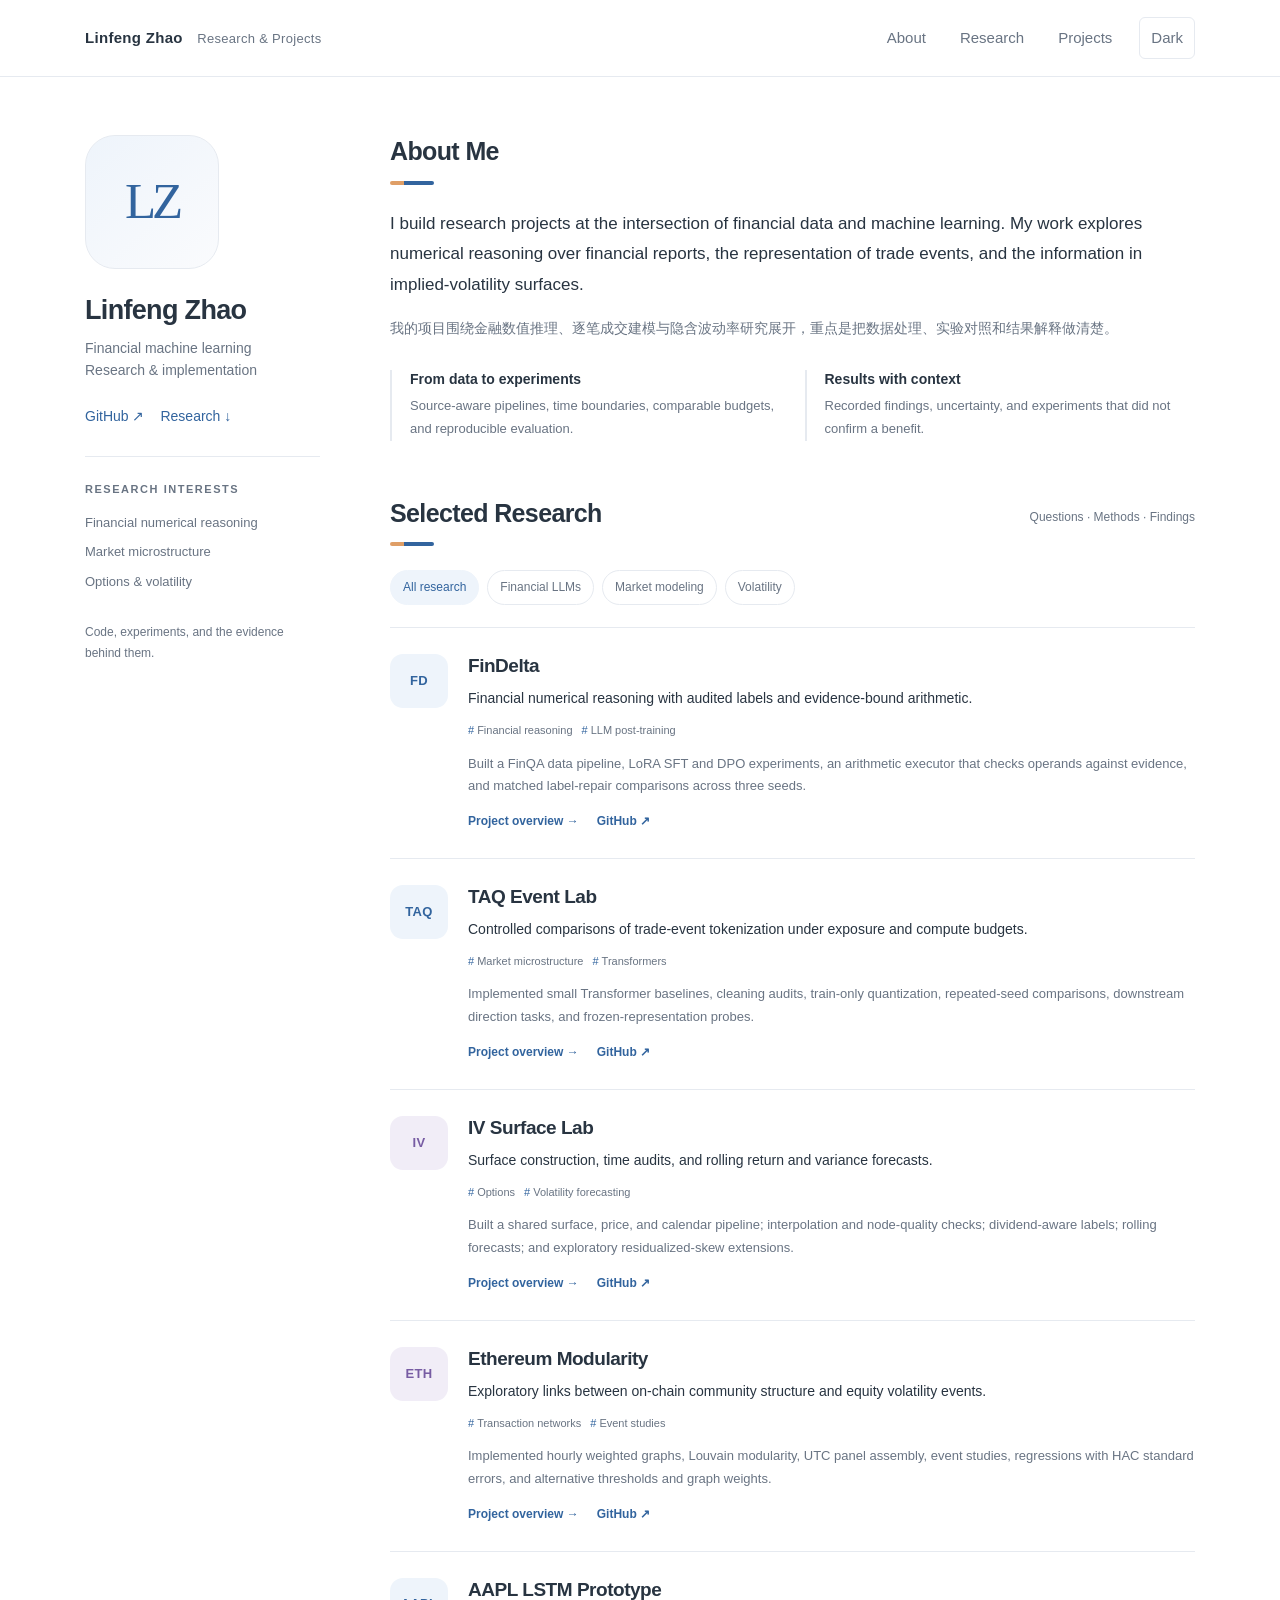
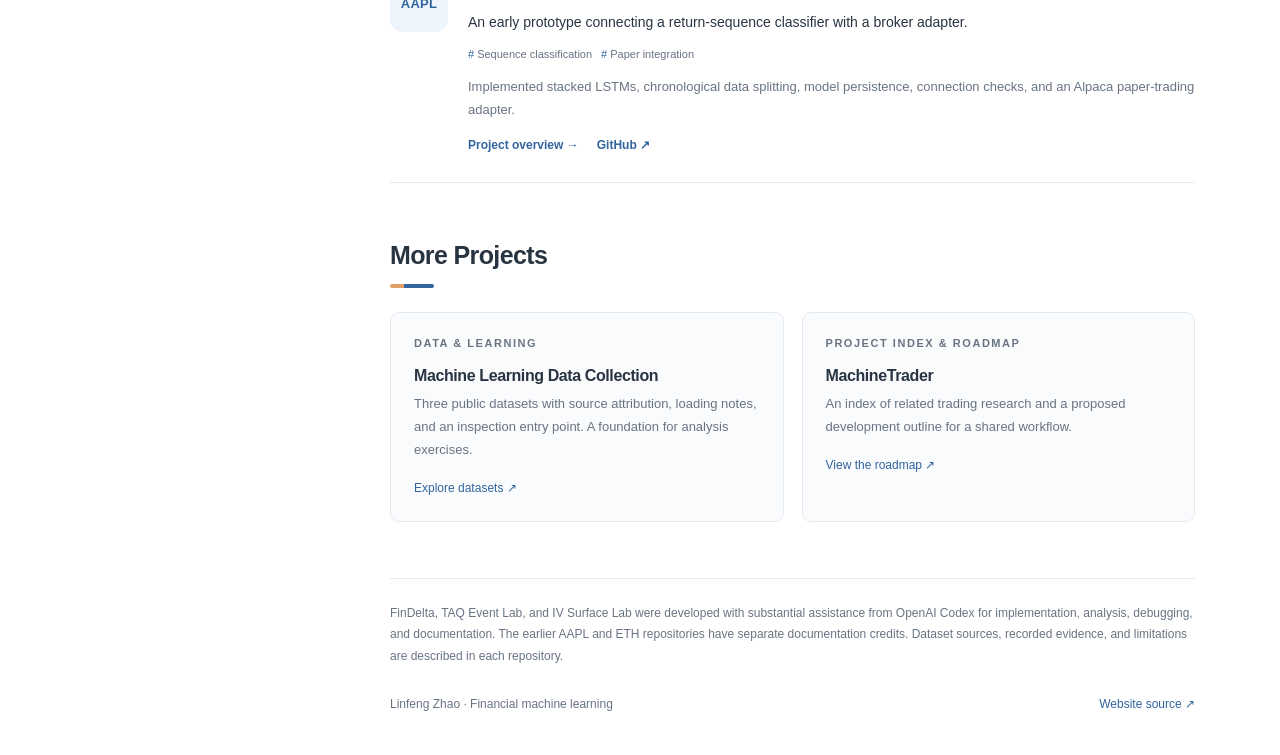
==== index.html @ c613fbe5 "Expand project documentation and research overview" ====
<!doctype html><html lang="en"><head><meta charset="utf-8"><meta name="viewport" content="width=device-width,initial-scale=1"><title>Financial Machine Learning | Linfeng Zhao</title><meta name="description" content="Research projects in financial numerical reasoning, trade-event modeling, and volatility forecasting."><meta name="theme-color" content="#32649e"><link rel="icon" href="assets/favicon.svg" type="image/svg+xml"><link rel="stylesheet" href="assets/style.css"><script defer src="assets/site.js"></script></head><body><a class="skip" href="#main">Skip to content</a><header class="topbar"><div class="top-inner"><a class="wordmark" href="index.html">Linfeng Zhao <span>Research &amp; Projects</span></a><nav class="nav" aria-label="Main navigation"><a href="index.html#about">About</a><a href="index.html#research">Research</a><a href="index.html#projects">Projects</a><button class="theme" data-theme-toggle aria-pressed="false" aria-label="Switch to dark theme">Dark</button></nav></div></header>
<div class="layout"><aside class="profile" aria-label="Profile"><div class="monogram" aria-hidden="true">LZ</div><h1 class="profile-name">Linfeng Zhao</h1><p class="role">Financial machine learning<br>Research &amp; implementation</p><div class="profile-links"><a href="https://github.com/lz3256">GitHub ↗</a><a href="#research">Research ↓</a></div><div class="profile-focus"><div class="eyebrow">Research interests</div><ul><li>Financial numerical reasoning</li><li>Market microstructure</li><li>Options &amp; volatility</li></ul></div><p class="profile-note">Code, experiments, and the evidence behind them.</p></aside>
<main id="main"><section class="section" id="about"><h2 class="section-title">About Me</h2><p class="intro">I build research projects at the intersection of financial data and machine learning. My work explores numerical reasoning over financial reports, the representation of trade events, and the information in implied-volatility surfaces.</p><p class="chinese" lang="zh-CN">我的项目围绕金融数值推理、逐笔成交建模与隐含波动率研究展开，重点是把数据处理、实验对照和结果解释做清楚。</p><div class="approach"><div><h3>From data to experiments</h3><p>Source-aware pipelines, time boundaries, comparable budgets, and reproducible evaluation.</p></div><div><h3>Results with context</h3><p>Recorded findings, uncertainty, and experiments that did not confirm a benefit.</p></div></div></section>
<section class="section" id="research"><div class="section-heading"><h2 class="section-title">Selected Research</h2><small>Questions · Methods · Findings</small></div><div class="filters" role="group" aria-label="Filter research by topic"><button class="filter" data-filter="all" aria-pressed="true">All research</button><button class="filter" data-filter="llm" aria-pressed="false">Financial LLMs</button><button class="filter" data-filter="microstructure" aria-pressed="false">Market modeling</button><button class="filter" data-filter="volatility" aria-pressed="false">Volatility</button></div><p class="sr-only" data-filter-status aria-live="polite">5 research projects shown</p><div><article class="research-card" data-area="llm"><div class="project-mark" aria-hidden="true">FD</div><div><h3><a href="research/fin-delta.html">FinDelta</a></h3><p class="card-intro">Financial numerical reasoning with audited labels and evidence-bound arithmetic.</p><div class="tags"><span>Financial reasoning</span><span>LLM post-training</span></div><p class="card-work">Built a FinQA data pipeline, LoRA SFT and DPO experiments, an arithmetic executor that checks operands against evidence, and matched label-repair comparisons across three seeds.</p><div class="card-links"><a href="research/fin-delta.html">Project overview →</a><a href="https://github.com/lz3256/fin-delta">GitHub ↗</a></div></div></article><article class="research-card" data-area="microstructure"><div class="project-mark" aria-hidden="true">TAQ</div><div><h3><a href="research/taq-event-lab.html">TAQ Event Lab</a></h3><p class="card-intro">Controlled comparisons of trade-event tokenization under exposure and compute budgets.</p><div class="tags"><span>Market microstructure</span><span>Transformers</span></div><p class="card-work">Implemented small Transformer baselines, cleaning audits, train-only quantization, repeated-seed comparisons, downstream direction tasks, and frozen-representation probes.</p><div class="card-links"><a href="research/taq-event-lab.html">Project overview →</a><a href="https://github.com/lz3256/taq-event-lab">GitHub ↗</a></div></div></article><article class="research-card" data-area="volatility"><div class="project-mark" aria-hidden="true">IV</div><div><h3><a href="research/iv-surface-lab.html">IV Surface Lab</a></h3><p class="card-intro">Surface construction, time audits, and rolling return and variance forecasts.</p><div class="tags"><span>Options</span><span>Volatility forecasting</span></div><p class="card-work">Built a shared surface, price, and calendar pipeline; interpolation and node-quality checks; dividend-aware labels; rolling forecasts; and exploratory residualized-skew extensions.</p><div class="card-links"><a href="research/iv-surface-lab.html">Project overview →</a><a href="https://github.com/lz3256/iv-surface-lab">GitHub ↗</a></div></div></article><article class="research-card" data-area="volatility"><div class="project-mark" aria-hidden="true">ETH</div><div><h3><a href="research/eth-modularity-volatility.html">Ethereum Modularity</a></h3><p class="card-intro">Exploratory links between on-chain community structure and equity volatility events.</p><div class="tags"><span>Transaction networks</span><span>Event studies</span></div><p class="card-work">Implemented hourly weighted graphs, Louvain modularity, UTC panel assembly, event studies, regressions with HAC standard errors, and alternative thresholds and graph weights.</p><div class="card-links"><a href="research/eth-modularity-volatility.html">Project overview →</a><a href="https://github.com/lz3256/eth-modularity-volatility">GitHub ↗</a></div></div></article><article class="research-card" data-area="microstructure"><div class="project-mark" aria-hidden="true">AAPL</div><div><h3><a href="research/aapl_lstm_trading.html">AAPL LSTM Prototype</a></h3><p class="card-intro">An early prototype connecting a return-sequence classifier with a broker adapter.</p><div class="tags"><span>Sequence classification</span><span>Paper integration</span></div><p class="card-work">Implemented stacked LSTMs, chronological data splitting, model persistence, connection checks, and an Alpaca paper-trading adapter.</p><div class="card-links"><a href="research/aapl_lstm_trading.html">Project overview →</a><a href="https://github.com/lz3256/aapl_lstm_trading">GitHub ↗</a></div></div></article></div></section>
<section class="section" id="projects"><h2 class="section-title">More Projects</h2><div class="resource-grid"><article class="resource"><div class="eyebrow">Data &amp; learning</div><h3>Machine Learning Data Collection</h3><p>Three public datasets with source attribution, loading notes, and an inspection entry point. A foundation for analysis exercises.</p><a href="https://github.com/lz3256/Bootcamp_ML">Explore datasets ↗</a></article><article class="resource"><div class="eyebrow">Project index &amp; roadmap</div><h3>MachineTrader</h3><p>An index of related trading research and a proposed development outline for a shared workflow.</p><a href="https://github.com/lz3256/MachineTrader">View the roadmap ↗</a></article></div></section>
<div class="credit">FinDelta, TAQ Event Lab, and IV Surface Lab were developed with substantial assistance from OpenAI Codex for implementation, analysis, debugging, and documentation. The earlier AAPL and ETH repositories have separate documentation credits. Dataset sources, recorded evidence, and limitations are described in each repository.</div><footer class="footer"><span>Linfeng Zhao · Financial machine learning</span><a href="https://github.com/lz3256/lz3256.github.io">Website source ↗</a></footer></main></div></body></html>
---- assets/style.css ----
:root{--bg:#fff;--ink:#283441;--muted:#697483;--line:#e6eaf0;--accent:#32649e;--soft:#eef4fb;--warm:#df9e66;--surface:#fafbfd;--shadow:0 10px 32px #22364b08;color-scheme:light}
:root[data-theme=dark]{--bg:#141b24;--ink:#e3e9f0;--muted:#a1adbd;--line:#303b49;--accent:#93bdeb;--soft:#26384d;--warm:#e3ae7d;--surface:#1b2531;color-scheme:dark}
*{box-sizing:border-box}html{scroll-behavior:smooth;scroll-padding-top:100px}body{margin:0;background:var(--bg);color:var(--ink);font-family:-apple-system,BlinkMacSystemFont,"Segoe UI",Arial,sans-serif;font-size:15px;line-height:1.75}a{color:var(--accent);text-decoration:none}a:hover{text-decoration:underline}a:focus-visible,button:focus-visible{outline:3px solid var(--warm);outline-offset:4px}button{font:inherit}h1,h2,h3,p{margin-top:0}h1,h2,h3{line-height:1.3;letter-spacing:-.025em}h1{font-size:31px}h2{font-size:25px;margin-bottom:24px}h3{font-size:19px;margin-bottom:7px}.skip{position:fixed;left:16px;top:-70px;background:var(--bg);padding:8px 16px;z-index:100}.skip:focus{top:10px}
.topbar{background:var(--bg);border-bottom:1px solid var(--line);position:sticky;top:0;z-index:5}.top-inner{max-width:1180px;margin:auto;display:flex;align-items:center;justify-content:space-between;height:76px;padding:0 35px}.wordmark{color:var(--ink);font-size:15px;font-weight:650;letter-spacing:.02em}.wordmark span{font-weight:400;color:var(--muted);font-size:13px;margin-left:10px}.nav{display:flex;align-items:center;gap:6px}.nav a,.theme{padding:8px 14px;color:var(--muted);border-radius:6px}.nav a:hover{color:var(--accent);background:var(--soft);text-decoration:none}.theme{border:1px solid var(--line);background:none;cursor:pointer;padding:7px 11px;margin-left:7px}.layout{max-width:1180px;margin:58px auto 0;display:grid;grid-template-columns:235px minmax(0,1fr);gap:70px;padding:0 35px}.profile{align-self:start;position:sticky;top:115px}.monogram{width:134px;height:134px;background:linear-gradient(140deg,var(--soft),var(--surface));border:1px solid var(--line);border-radius:30px;display:grid;place-items:center;font-family:Georgia,serif;font-size:51px;color:var(--accent);letter-spacing:-.08em;margin-bottom:24px}.profile-name{font-size:27px;margin-bottom:9px}.role{font-size:14px;color:var(--muted);line-height:1.6}.profile-links{display:flex;gap:16px;margin:22px 0 28px;font-size:14px}.profile-focus{padding-top:23px;border-top:1px solid var(--line);font-size:13px}.eyebrow{font-size:11px;font-weight:650;letter-spacing:.14em;text-transform:uppercase;color:var(--muted);margin-bottom:12px}.profile-focus ul{list-style:none;padding:0;margin:0;color:var(--muted)}.profile-focus li{margin:7px 0}.profile-note{font-size:12px;color:var(--muted);margin-top:28px}.section{margin-bottom:56px;scroll-margin-top:104px}.section-title:after{content:"";display:block;width:44px;height:4px;border-radius:3px;margin-top:13px;background:linear-gradient(to right,var(--warm) 32%,var(--accent) 32%)}.intro{font-size:17px;line-height:1.8;margin-bottom:15px;max-width:770px}.chinese{font-size:14px;color:var(--muted);line-height:1.9}.approach{display:grid;grid-template-columns:1fr 1fr;gap:24px;margin-top:28px}.approach>div{border-left:2px solid var(--line);padding-left:18px}.approach h3{font-size:14px;letter-spacing:0;margin-bottom:7px}.approach p{font-size:13px;color:var(--muted);margin:0}.section-heading{display:flex;align-items:start;justify-content:space-between;gap:18px}.section-heading small{color:var(--muted);font-size:12px;padding-top:10px}.filters{display:flex;gap:8px;flex-wrap:wrap;margin-bottom:22px}.filter{background:none;border:1px solid var(--line);color:var(--muted);font-size:12px;padding:6px 12px;border-radius:20px;cursor:pointer}.filter[aria-pressed=true]{background:var(--soft);border-color:var(--soft);color:var(--accent)}.research-card{display:grid;grid-template-columns:58px minmax(0,1fr);gap:20px;padding:26px 0;border-bottom:1px solid var(--line)}.research-card:first-child{border-top:1px solid var(--line)}.research-card[hidden]{display:none}.project-mark{height:54px;border-radius:13px;display:grid;place-items:center;background:var(--soft);color:var(--accent);font-size:13px;font-weight:700;letter-spacing:.02em}.research-card[data-area=volatility] .project-mark{color:#775ca3;background:#f1edf7}:root[data-theme=dark] .research-card[data-area=volatility] .project-mark{background:#352a47;color:#c1a9e4}.research-card h3 a{color:var(--ink)}.card-intro{font-size:14px;margin-bottom:11px}.tags{display:flex;gap:9px;flex-wrap:wrap;color:var(--muted);font-size:11px;margin-bottom:12px}.tags span:before{content:"#";color:var(--accent);margin-right:3px}.card-work{font-size:13px;color:var(--muted);margin-bottom:13px}.card-links{display:flex;gap:18px;font-size:12px}.card-links a{font-weight:600}.resource-grid{display:grid;grid-template-columns:1fr 1fr;gap:18px}.resource{padding:21px 23px;background:var(--surface);border:1px solid var(--line);border-radius:9px}.resource h3{font-size:16px}.resource p{font-size:13px;color:var(--muted);margin-bottom:12px}.resource a{font-size:12px}.credit{font-size:12px;line-height:1.8;color:var(--muted);padding-top:24px;border-top:1px solid var(--line)}.footer{margin:26px 0 40px;font-size:12px;color:var(--muted);display:flex;justify-content:space-between;gap:15px}.sr-only{position:absolute;width:1px;height:1px;padding:0;margin:-1px;overflow:hidden;clip:rect(0,0,0,0);white-space:nowrap;border:0}.detail{max-width:870px;margin:45px auto;padding:0 32px}.breadcrumb{font-size:13px;margin-bottom:30px}.detail .subtitle{font-size:18px;color:var(--muted);margin-bottom:28px}.detail-image{display:block;width:100%;max-width:680px;border-radius:12px;margin:25px 0 34px}.detail-block{margin:30px 0}.detail-block h2{font-size:20px;margin-bottom:12px}.detail-block p{font-size:15px}.detail-limit{background:var(--surface);border-left:3px solid var(--warm);padding:20px 24px}.detail-limit h2{font-size:17px;margin-bottom:9px}.detail-limit p{font-size:14px;margin:0}.detail .tags{margin-top:20px}.detail-links{display:flex;gap:18px;flex-wrap:wrap;font-size:13px;margin:25px 0}.detail footer{margin-top:48px;padding-top:18px;border-top:1px solid var(--line);font-size:12px;color:var(--muted)}
@media(max-width:950px){.layout{grid-template-columns:190px 1fr;gap:38px}.top-inner,.layout{padding-left:26px;padding-right:26px}.monogram{width:120px;height:120px}.wordmark span{display:none}.profile-name{font-size:24px}.approach{grid-template-columns:1fr;gap:16px}}
@media(max-width:700px){html{scroll-padding-top:85px}.top-inner{height:64px;padding:0 18px}.nav{gap:0}.nav a{font-size:12px;padding:7px 9px}.theme{padding:6px 8px;font-size:12px}.wordmark{font-size:13px}.layout{display:block;margin-top:28px;padding:0 23px}.profile{position:static;display:grid;grid-template-columns:78px 1fr;column-gap:20px;padding-bottom:27px;margin-bottom:33px;border-bottom:1px solid var(--line)}.monogram{width:78px;height:78px;font-size:35px;border-radius:20px;grid-row:1/4;margin:0}.profile-name{font-size:25px;margin-bottom:5px}.role{font-size:12px;margin-bottom:0}.profile-links{margin:9px 0 0;font-size:12px}.profile-focus,.profile-note{display:none}h1{font-size:28px}h2{font-size:23px}.intro{font-size:15px}.chinese{font-size:13px}.section{margin-bottom:40px}.approach{grid-template-columns:1fr}.research-card{grid-template-columns:43px 1fr;gap:14px;padding:23px 0}.project-mark{height:43px;font-size:10px;border-radius:10px}.research-card h3{font-size:18px}.card-intro{font-size:13px}.card-work{font-size:12px}.resource-grid{grid-template-columns:1fr}.section-heading small{display:none}.footer{display:block}.footer span{display:block;margin:5px 0}.detail{margin-top:30px;padding:0 23px}.detail .subtitle{font-size:16px}.detail-image{border-radius:8px}}
@media(prefers-reduced-motion:reduce){html{scroll-behavior:auto}}
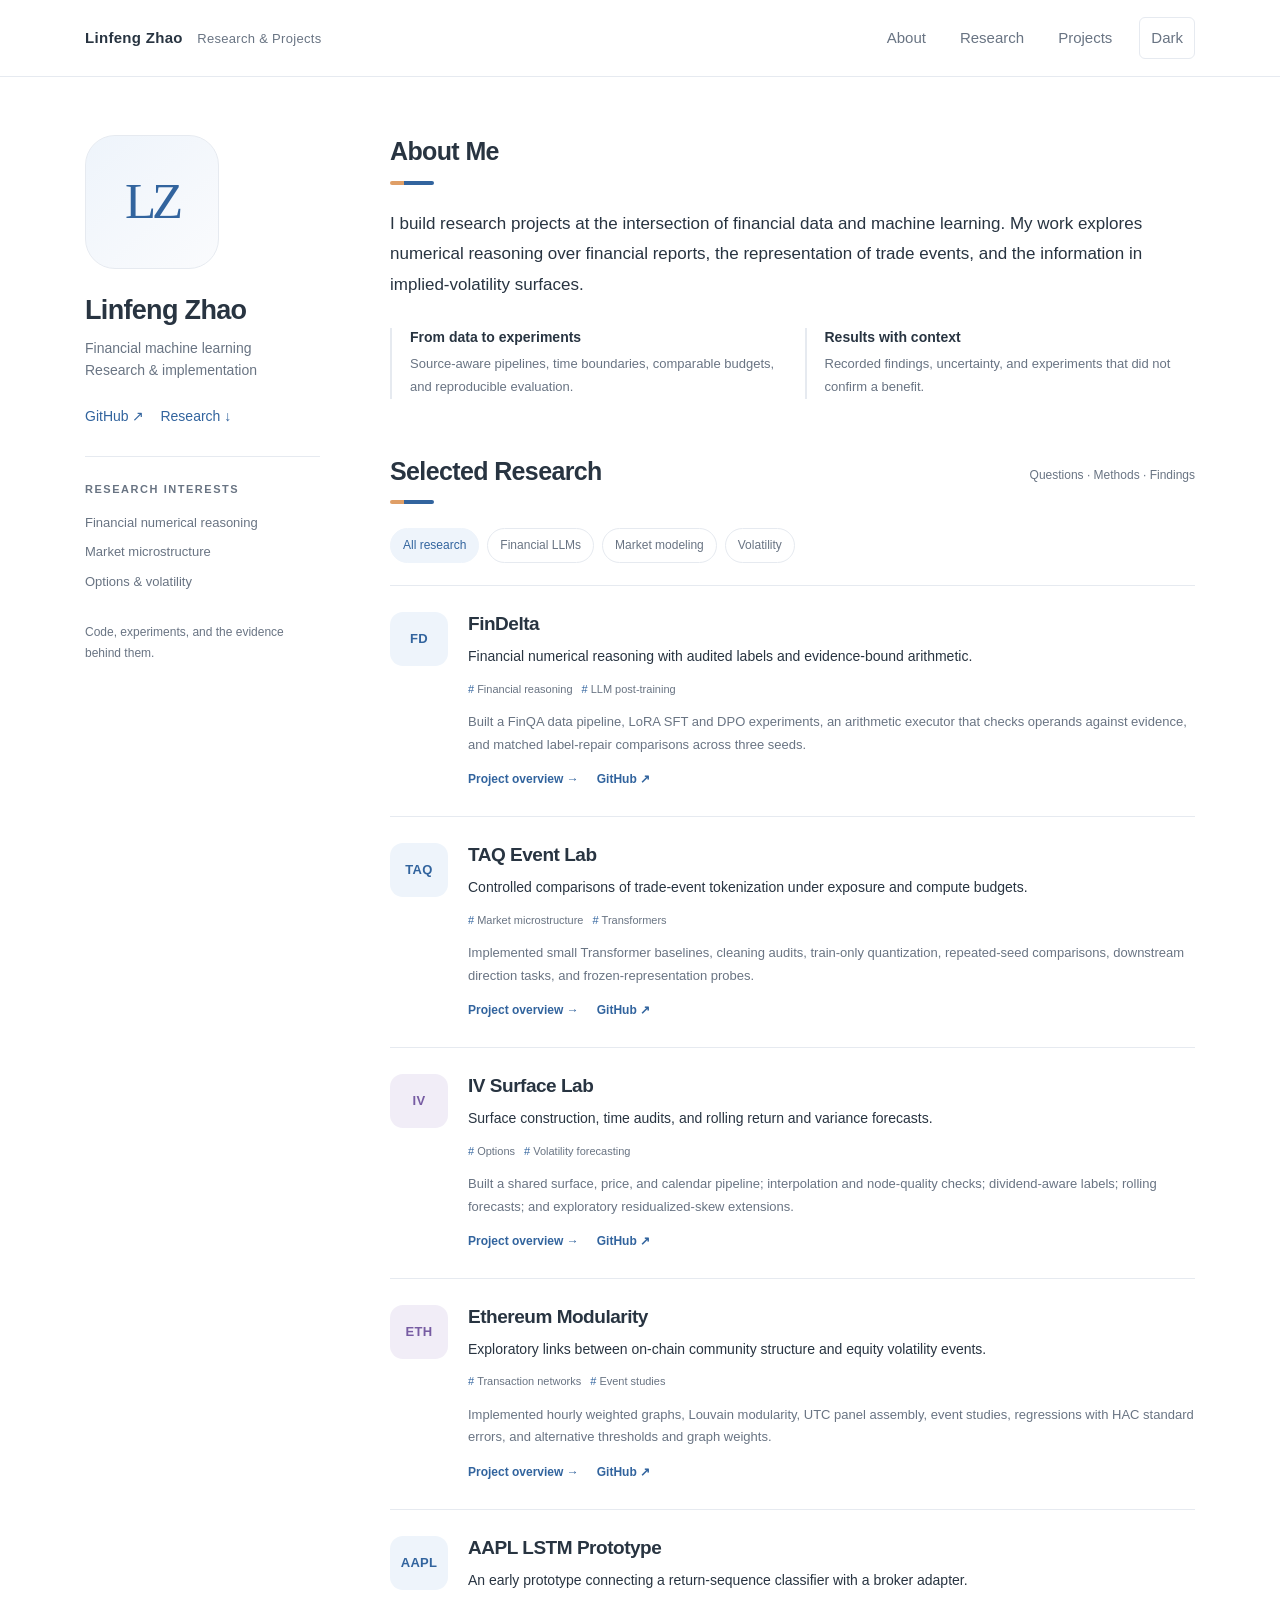
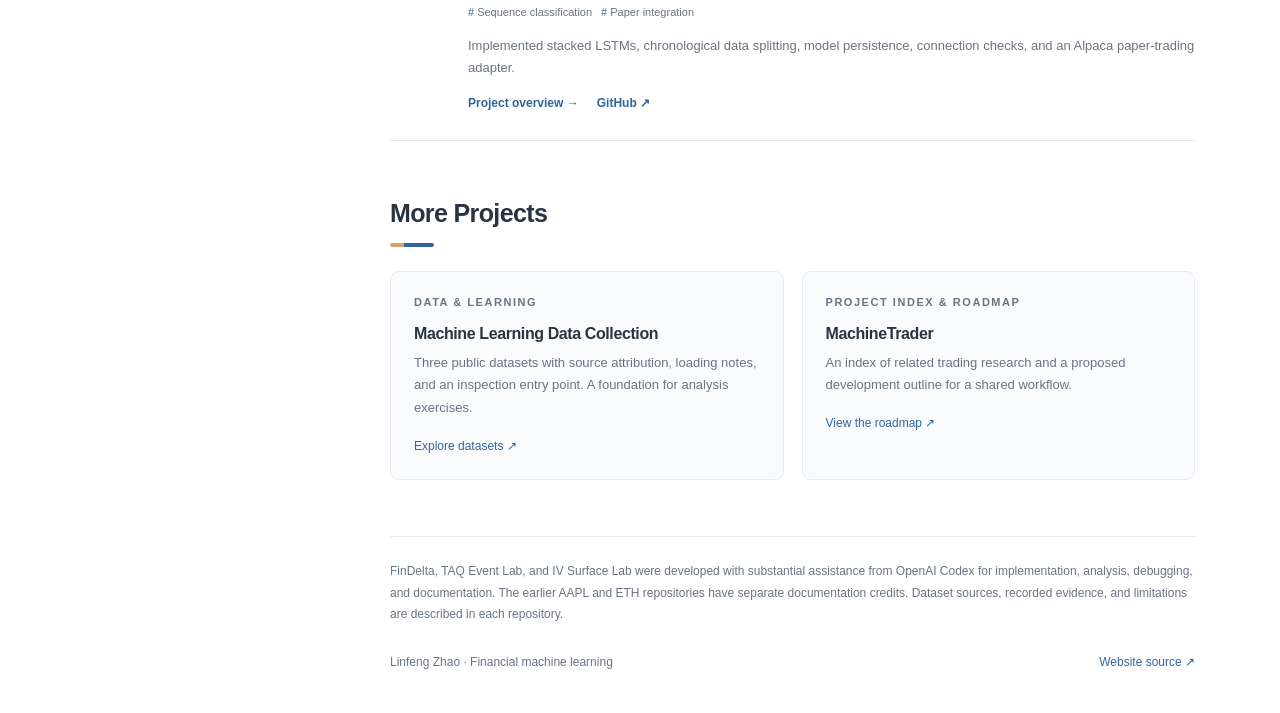
==== commit ad566ffd: "Keep the personal introduction in English only" ====
--- a/index.html
+++ b/index.html
@@ -1,6 +1,6 @@
 <!doctype html><html lang="en"><head><meta charset="utf-8"><meta name="viewport" content="width=device-width,initial-scale=1"><title>Financial Machine Learning | Linfeng Zhao</title><meta name="description" content="Research projects in financial numerical reasoning, trade-event modeling, and volatility forecasting."><meta name="theme-color" content="#32649e"><link rel="icon" href="assets/favicon.svg" type="image/svg+xml"><link rel="stylesheet" href="assets/style.css"><script defer src="assets/site.js"></script></head><body><a class="skip" href="#main">Skip to content</a><header class="topbar"><div class="top-inner"><a class="wordmark" href="index.html">Linfeng Zhao <span>Research &amp; Projects</span></a><nav class="nav" aria-label="Main navigation"><a href="index.html#about">About</a><a href="index.html#research">Research</a><a href="index.html#projects">Projects</a><button class="theme" data-theme-toggle aria-pressed="false" aria-label="Switch to dark theme">Dark</button></nav></div></header>
 <div class="layout"><aside class="profile" aria-label="Profile"><div class="monogram" aria-hidden="true">LZ</div><h1 class="profile-name">Linfeng Zhao</h1><p class="role">Financial machine learning<br>Research &amp; implementation</p><div class="profile-links"><a href="https://github.com/lz3256">GitHub ↗</a><a href="#research">Research ↓</a></div><div class="profile-focus"><div class="eyebrow">Research interests</div><ul><li>Financial numerical reasoning</li><li>Market microstructure</li><li>Options &amp; volatility</li></ul></div><p class="profile-note">Code, experiments, and the evidence behind them.</p></aside>
-<main id="main"><section class="section" id="about"><h2 class="section-title">About Me</h2><p class="intro">I build research projects at the intersection of financial data and machine learning. My work explores numerical reasoning over financial reports, the representation of trade events, and the information in implied-volatility surfaces.</p><p class="chinese" lang="zh-CN">我的项目围绕金融数值推理、逐笔成交建模与隐含波动率研究展开，重点是把数据处理、实验对照和结果解释做清楚。</p><div class="approach"><div><h3>From data to experiments</h3><p>Source-aware pipelines, time boundaries, comparable budgets, and reproducible evaluation.</p></div><div><h3>Results with context</h3><p>Recorded findings, uncertainty, and experiments that did not confirm a benefit.</p></div></div></section>
+<main id="main"><section class="section" id="about"><h2 class="section-title">About Me</h2><p class="intro">I build research projects at the intersection of financial data and machine learning. My work explores numerical reasoning over financial reports, the representation of trade events, and the information in implied-volatility surfaces.</p><div class="approach"><div><h3>From data to experiments</h3><p>Source-aware pipelines, time boundaries, comparable budgets, and reproducible evaluation.</p></div><div><h3>Results with context</h3><p>Recorded findings, uncertainty, and experiments that did not confirm a benefit.</p></div></div></section>
 <section class="section" id="research"><div class="section-heading"><h2 class="section-title">Selected Research</h2><small>Questions · Methods · Findings</small></div><div class="filters" role="group" aria-label="Filter research by topic"><button class="filter" data-filter="all" aria-pressed="true">All research</button><button class="filter" data-filter="llm" aria-pressed="false">Financial LLMs</button><button class="filter" data-filter="microstructure" aria-pressed="false">Market modeling</button><button class="filter" data-filter="volatility" aria-pressed="false">Volatility</button></div><p class="sr-only" data-filter-status aria-live="polite">5 research projects shown</p><div><article class="research-card" data-area="llm"><div class="project-mark" aria-hidden="true">FD</div><div><h3><a href="research/fin-delta.html">FinDelta</a></h3><p class="card-intro">Financial numerical reasoning with audited labels and evidence-bound arithmetic.</p><div class="tags"><span>Financial reasoning</span><span>LLM post-training</span></div><p class="card-work">Built a FinQA data pipeline, LoRA SFT and DPO experiments, an arithmetic executor that checks operands against evidence, and matched label-repair comparisons across three seeds.</p><div class="card-links"><a href="research/fin-delta.html">Project overview →</a><a href="https://github.com/lz3256/fin-delta">GitHub ↗</a></div></div></article><article class="research-card" data-area="microstructure"><div class="project-mark" aria-hidden="true">TAQ</div><div><h3><a href="research/taq-event-lab.html">TAQ Event Lab</a></h3><p class="card-intro">Controlled comparisons of trade-event tokenization under exposure and compute budgets.</p><div class="tags"><span>Market microstructure</span><span>Transformers</span></div><p class="card-work">Implemented small Transformer baselines, cleaning audits, train-only quantization, repeated-seed comparisons, downstream direction tasks, and frozen-representation probes.</p><div class="card-links"><a href="research/taq-event-lab.html">Project overview →</a><a href="https://github.com/lz3256/taq-event-lab">GitHub ↗</a></div></div></article><article class="research-card" data-area="volatility"><div class="project-mark" aria-hidden="true">IV</div><div><h3><a href="research/iv-surface-lab.html">IV Surface Lab</a></h3><p class="card-intro">Surface construction, time audits, and rolling return and variance forecasts.</p><div class="tags"><span>Options</span><span>Volatility forecasting</span></div><p class="card-work">Built a shared surface, price, and calendar pipeline; interpolation and node-quality checks; dividend-aware labels; rolling forecasts; and exploratory residualized-skew extensions.</p><div class="card-links"><a href="research/iv-surface-lab.html">Project overview →</a><a href="https://github.com/lz3256/iv-surface-lab">GitHub ↗</a></div></div></article><article class="research-card" data-area="volatility"><div class="project-mark" aria-hidden="true">ETH</div><div><h3><a href="research/eth-modularity-volatility.html">Ethereum Modularity</a></h3><p class="card-intro">Exploratory links between on-chain community structure and equity volatility events.</p><div class="tags"><span>Transaction networks</span><span>Event studies</span></div><p class="card-work">Implemented hourly weighted graphs, Louvain modularity, UTC panel assembly, event studies, regressions with HAC standard errors, and alternative thresholds and graph weights.</p><div class="card-links"><a href="research/eth-modularity-volatility.html">Project overview →</a><a href="https://github.com/lz3256/eth-modularity-volatility">GitHub ↗</a></div></div></article><article class="research-card" data-area="microstructure"><div class="project-mark" aria-hidden="true">AAPL</div><div><h3><a href="research/aapl_lstm_trading.html">AAPL LSTM Prototype</a></h3><p class="card-intro">An early prototype connecting a return-sequence classifier with a broker adapter.</p><div class="tags"><span>Sequence classification</span><span>Paper integration</span></div><p class="card-work">Implemented stacked LSTMs, chronological data splitting, model persistence, connection checks, and an Alpaca paper-trading adapter.</p><div class="card-links"><a href="research/aapl_lstm_trading.html">Project overview →</a><a href="https://github.com/lz3256/aapl_lstm_trading">GitHub ↗</a></div></div></article></div></section>
 <section class="section" id="projects"><h2 class="section-title">More Projects</h2><div class="resource-grid"><article class="resource"><div class="eyebrow">Data &amp; learning</div><h3>Machine Learning Data Collection</h3><p>Three public datasets with source attribution, loading notes, and an inspection entry point. A foundation for analysis exercises.</p><a href="https://github.com/lz3256/Bootcamp_ML">Explore datasets ↗</a></article><article class="resource"><div class="eyebrow">Project index &amp; roadmap</div><h3>MachineTrader</h3><p>An index of related trading research and a proposed development outline for a shared workflow.</p><a href="https://github.com/lz3256/MachineTrader">View the roadmap ↗</a></article></div></section>
 <div class="credit">FinDelta, TAQ Event Lab, and IV Surface Lab were developed with substantial assistance from OpenAI Codex for implementation, analysis, debugging, and documentation. The earlier AAPL and ETH repositories have separate documentation credits. Dataset sources, recorded evidence, and limitations are described in each repository.</div><footer class="footer"><span>Linfeng Zhao · Financial machine learning</span><a href="https://github.com/lz3256/lz3256.github.io">Website source ↗</a></footer></main></div></body></html>
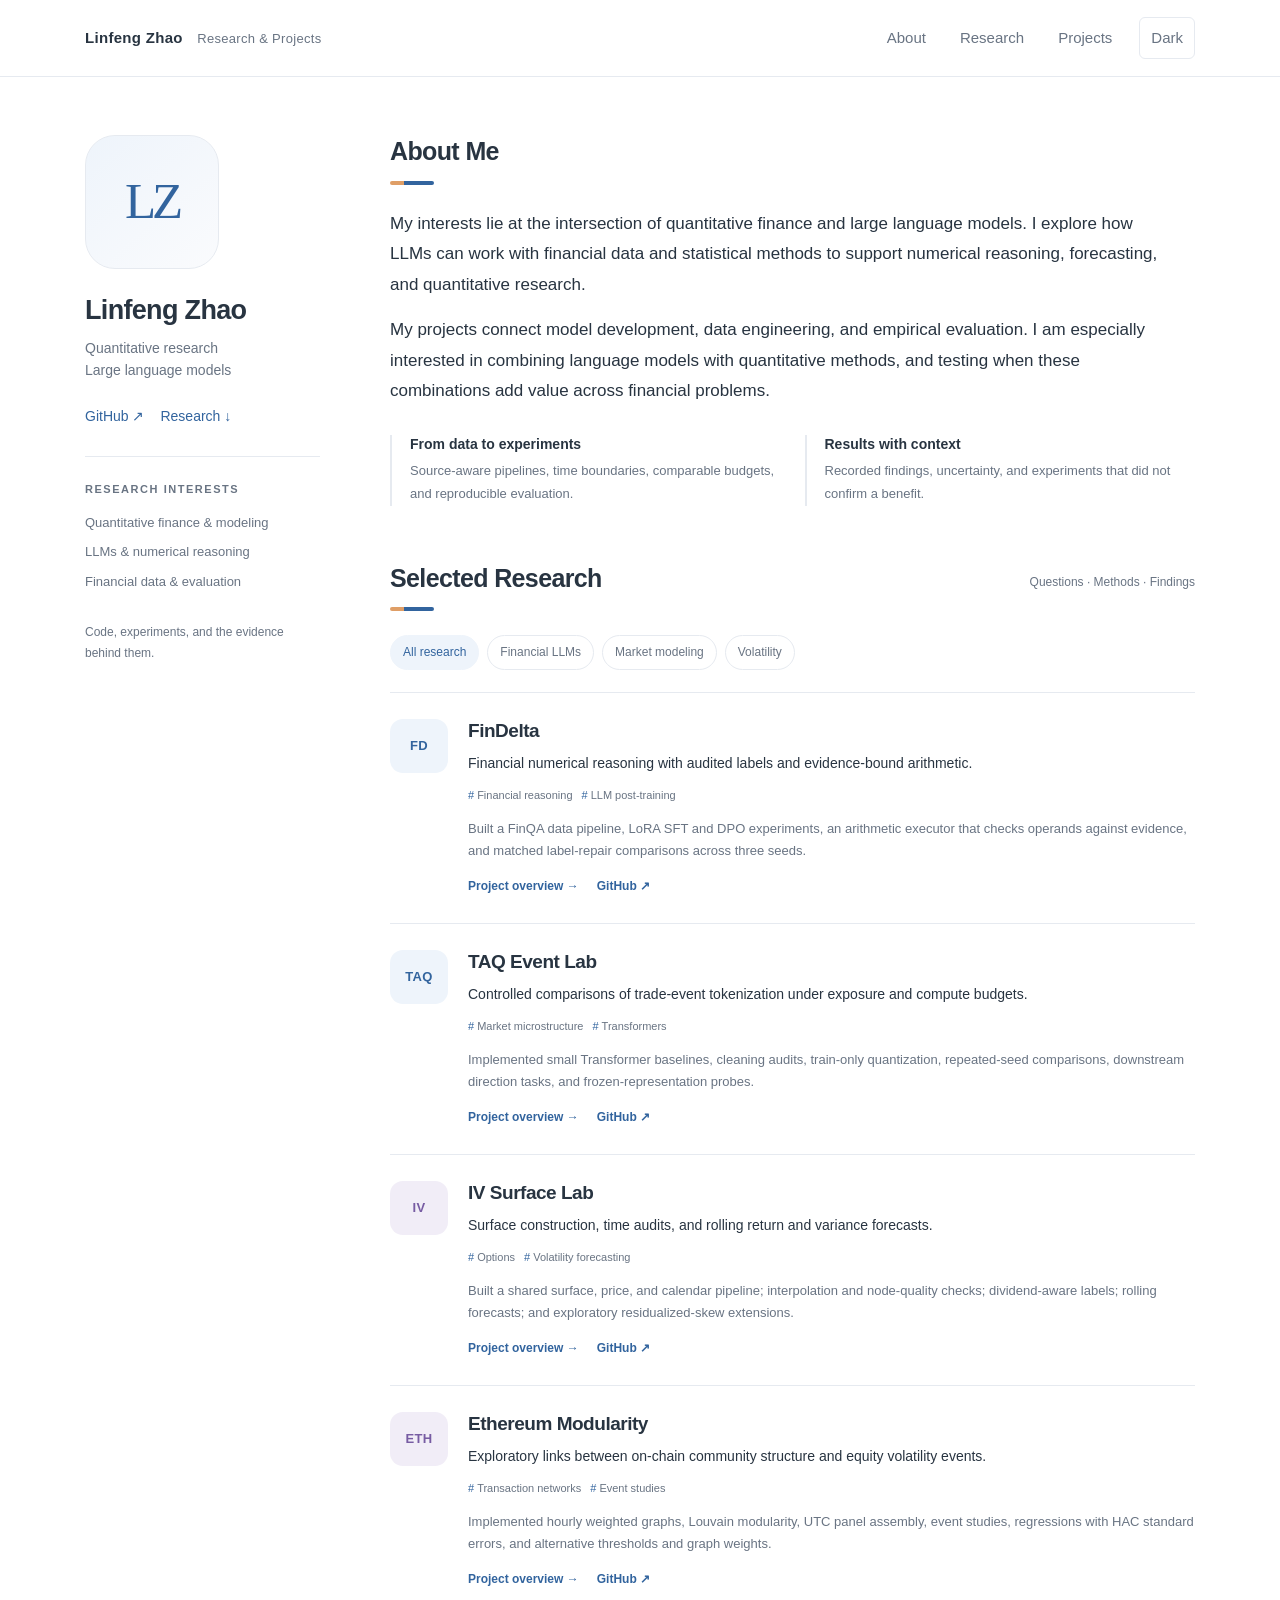
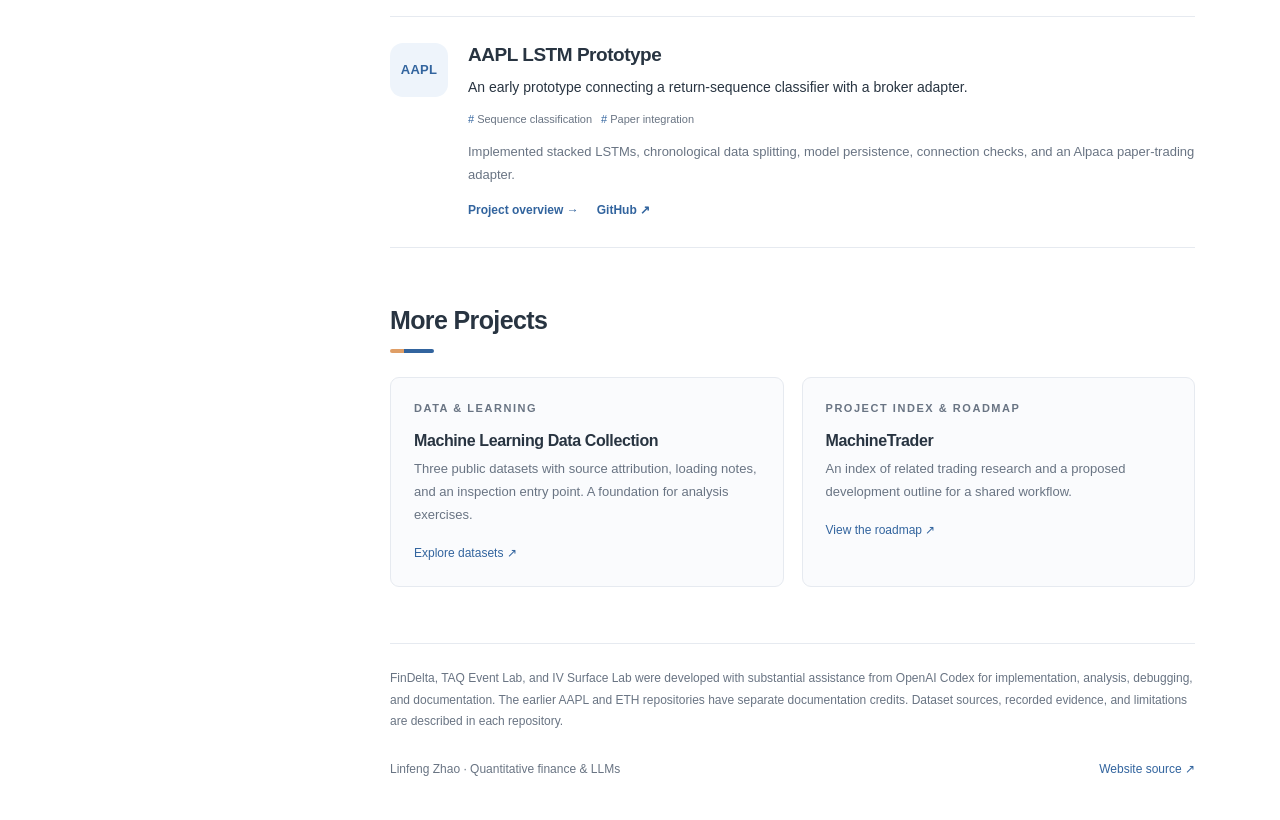
==== commit b0cf8d7f: "Emphasize quantitative finance and large language models" ====
--- a/index.html
+++ b/index.html
@@ -1,6 +1,6 @@
-<!doctype html><html lang="en"><head><meta charset="utf-8"><meta name="viewport" content="width=device-width,initial-scale=1"><title>Financial Machine Learning | Linfeng Zhao</title><meta name="description" content="Research projects in financial numerical reasoning, trade-event modeling, and volatility forecasting."><meta name="theme-color" content="#32649e"><link rel="icon" href="assets/favicon.svg" type="image/svg+xml"><link rel="stylesheet" href="assets/style.css"><script defer src="assets/site.js"></script></head><body><a class="skip" href="#main">Skip to content</a><header class="topbar"><div class="top-inner"><a class="wordmark" href="index.html">Linfeng Zhao <span>Research &amp; Projects</span></a><nav class="nav" aria-label="Main navigation"><a href="index.html#about">About</a><a href="index.html#research">Research</a><a href="index.html#projects">Projects</a><button class="theme" data-theme-toggle aria-pressed="false" aria-label="Switch to dark theme">Dark</button></nav></div></header>
-<div class="layout"><aside class="profile" aria-label="Profile"><div class="monogram" aria-hidden="true">LZ</div><h1 class="profile-name">Linfeng Zhao</h1><p class="role">Financial machine learning<br>Research &amp; implementation</p><div class="profile-links"><a href="https://github.com/lz3256">GitHub ↗</a><a href="#research">Research ↓</a></div><div class="profile-focus"><div class="eyebrow">Research interests</div><ul><li>Financial numerical reasoning</li><li>Market microstructure</li><li>Options &amp; volatility</li></ul></div><p class="profile-note">Code, experiments, and the evidence behind them.</p></aside>
-<main id="main"><section class="section" id="about"><h2 class="section-title">About Me</h2><p class="intro">I build research projects at the intersection of financial data and machine learning. My work explores numerical reasoning over financial reports, the representation of trade events, and the information in implied-volatility surfaces.</p><div class="approach"><div><h3>From data to experiments</h3><p>Source-aware pipelines, time boundaries, comparable budgets, and reproducible evaluation.</p></div><div><h3>Results with context</h3><p>Recorded findings, uncertainty, and experiments that did not confirm a benefit.</p></div></div></section>
+<!doctype html><html lang="en"><head><meta charset="utf-8"><meta name="viewport" content="width=device-width,initial-scale=1"><title>Quantitative Finance and LLMs | Linfeng Zhao</title><meta name="description" content="Research at the intersection of quantitative finance and large language models, with projects in financial reasoning, market modeling, and empirical evaluation."><meta name="theme-color" content="#32649e"><link rel="icon" href="assets/favicon.svg" type="image/svg+xml"><link rel="stylesheet" href="assets/style.css"><script defer src="assets/site.js"></script></head><body><a class="skip" href="#main">Skip to content</a><header class="topbar"><div class="top-inner"><a class="wordmark" href="index.html">Linfeng Zhao <span>Research &amp; Projects</span></a><nav class="nav" aria-label="Main navigation"><a href="index.html#about">About</a><a href="index.html#research">Research</a><a href="index.html#projects">Projects</a><button class="theme" data-theme-toggle aria-pressed="false" aria-label="Switch to dark theme">Dark</button></nav></div></header>
+<div class="layout"><aside class="profile" aria-label="Profile"><div class="monogram" aria-hidden="true">LZ</div><h1 class="profile-name">Linfeng Zhao</h1><p class="role">Quantitative research<br>Large language models</p><div class="profile-links"><a href="https://github.com/lz3256">GitHub ↗</a><a href="#research">Research ↓</a></div><div class="profile-focus"><div class="eyebrow">Research interests</div><ul><li>Quantitative finance &amp; modeling</li><li>LLMs &amp; numerical reasoning</li><li>Financial data &amp; evaluation</li></ul></div><p class="profile-note">Code, experiments, and the evidence behind them.</p></aside>
+<main id="main"><section class="section" id="about"><h2 class="section-title">About Me</h2><p class="intro">My interests lie at the intersection of quantitative finance and large language models. I explore how LLMs can work with financial data and statistical methods to support numerical reasoning, forecasting, and quantitative research.</p><p class="intro">My projects connect model development, data engineering, and empirical evaluation. I am especially interested in combining language models with quantitative methods, and testing when these combinations add value across financial problems.</p><div class="approach"><div><h3>From data to experiments</h3><p>Source-aware pipelines, time boundaries, comparable budgets, and reproducible evaluation.</p></div><div><h3>Results with context</h3><p>Recorded findings, uncertainty, and experiments that did not confirm a benefit.</p></div></div></section>
 <section class="section" id="research"><div class="section-heading"><h2 class="section-title">Selected Research</h2><small>Questions · Methods · Findings</small></div><div class="filters" role="group" aria-label="Filter research by topic"><button class="filter" data-filter="all" aria-pressed="true">All research</button><button class="filter" data-filter="llm" aria-pressed="false">Financial LLMs</button><button class="filter" data-filter="microstructure" aria-pressed="false">Market modeling</button><button class="filter" data-filter="volatility" aria-pressed="false">Volatility</button></div><p class="sr-only" data-filter-status aria-live="polite">5 research projects shown</p><div><article class="research-card" data-area="llm"><div class="project-mark" aria-hidden="true">FD</div><div><h3><a href="research/fin-delta.html">FinDelta</a></h3><p class="card-intro">Financial numerical reasoning with audited labels and evidence-bound arithmetic.</p><div class="tags"><span>Financial reasoning</span><span>LLM post-training</span></div><p class="card-work">Built a FinQA data pipeline, LoRA SFT and DPO experiments, an arithmetic executor that checks operands against evidence, and matched label-repair comparisons across three seeds.</p><div class="card-links"><a href="research/fin-delta.html">Project overview →</a><a href="https://github.com/lz3256/fin-delta">GitHub ↗</a></div></div></article><article class="research-card" data-area="microstructure"><div class="project-mark" aria-hidden="true">TAQ</div><div><h3><a href="research/taq-event-lab.html">TAQ Event Lab</a></h3><p class="card-intro">Controlled comparisons of trade-event tokenization under exposure and compute budgets.</p><div class="tags"><span>Market microstructure</span><span>Transformers</span></div><p class="card-work">Implemented small Transformer baselines, cleaning audits, train-only quantization, repeated-seed comparisons, downstream direction tasks, and frozen-representation probes.</p><div class="card-links"><a href="research/taq-event-lab.html">Project overview →</a><a href="https://github.com/lz3256/taq-event-lab">GitHub ↗</a></div></div></article><article class="research-card" data-area="volatility"><div class="project-mark" aria-hidden="true">IV</div><div><h3><a href="research/iv-surface-lab.html">IV Surface Lab</a></h3><p class="card-intro">Surface construction, time audits, and rolling return and variance forecasts.</p><div class="tags"><span>Options</span><span>Volatility forecasting</span></div><p class="card-work">Built a shared surface, price, and calendar pipeline; interpolation and node-quality checks; dividend-aware labels; rolling forecasts; and exploratory residualized-skew extensions.</p><div class="card-links"><a href="research/iv-surface-lab.html">Project overview →</a><a href="https://github.com/lz3256/iv-surface-lab">GitHub ↗</a></div></div></article><article class="research-card" data-area="volatility"><div class="project-mark" aria-hidden="true">ETH</div><div><h3><a href="research/eth-modularity-volatility.html">Ethereum Modularity</a></h3><p class="card-intro">Exploratory links between on-chain community structure and equity volatility events.</p><div class="tags"><span>Transaction networks</span><span>Event studies</span></div><p class="card-work">Implemented hourly weighted graphs, Louvain modularity, UTC panel assembly, event studies, regressions with HAC standard errors, and alternative thresholds and graph weights.</p><div class="card-links"><a href="research/eth-modularity-volatility.html">Project overview →</a><a href="https://github.com/lz3256/eth-modularity-volatility">GitHub ↗</a></div></div></article><article class="research-card" data-area="microstructure"><div class="project-mark" aria-hidden="true">AAPL</div><div><h3><a href="research/aapl_lstm_trading.html">AAPL LSTM Prototype</a></h3><p class="card-intro">An early prototype connecting a return-sequence classifier with a broker adapter.</p><div class="tags"><span>Sequence classification</span><span>Paper integration</span></div><p class="card-work">Implemented stacked LSTMs, chronological data splitting, model persistence, connection checks, and an Alpaca paper-trading adapter.</p><div class="card-links"><a href="research/aapl_lstm_trading.html">Project overview →</a><a href="https://github.com/lz3256/aapl_lstm_trading">GitHub ↗</a></div></div></article></div></section>
 <section class="section" id="projects"><h2 class="section-title">More Projects</h2><div class="resource-grid"><article class="resource"><div class="eyebrow">Data &amp; learning</div><h3>Machine Learning Data Collection</h3><p>Three public datasets with source attribution, loading notes, and an inspection entry point. A foundation for analysis exercises.</p><a href="https://github.com/lz3256/Bootcamp_ML">Explore datasets ↗</a></article><article class="resource"><div class="eyebrow">Project index &amp; roadmap</div><h3>MachineTrader</h3><p>An index of related trading research and a proposed development outline for a shared workflow.</p><a href="https://github.com/lz3256/MachineTrader">View the roadmap ↗</a></article></div></section>
-<div class="credit">FinDelta, TAQ Event Lab, and IV Surface Lab were developed with substantial assistance from OpenAI Codex for implementation, analysis, debugging, and documentation. The earlier AAPL and ETH repositories have separate documentation credits. Dataset sources, recorded evidence, and limitations are described in each repository.</div><footer class="footer"><span>Linfeng Zhao · Financial machine learning</span><a href="https://github.com/lz3256/lz3256.github.io">Website source ↗</a></footer></main></div></body></html>+<div class="credit">FinDelta, TAQ Event Lab, and IV Surface Lab were developed with substantial assistance from OpenAI Codex for implementation, analysis, debugging, and documentation. The earlier AAPL and ETH repositories have separate documentation credits. Dataset sources, recorded evidence, and limitations are described in each repository.</div><footer class="footer"><span>Linfeng Zhao · Quantitative finance &amp; LLMs</span><a href="https://github.com/lz3256/lz3256.github.io">Website source ↗</a></footer></main></div></body></html>
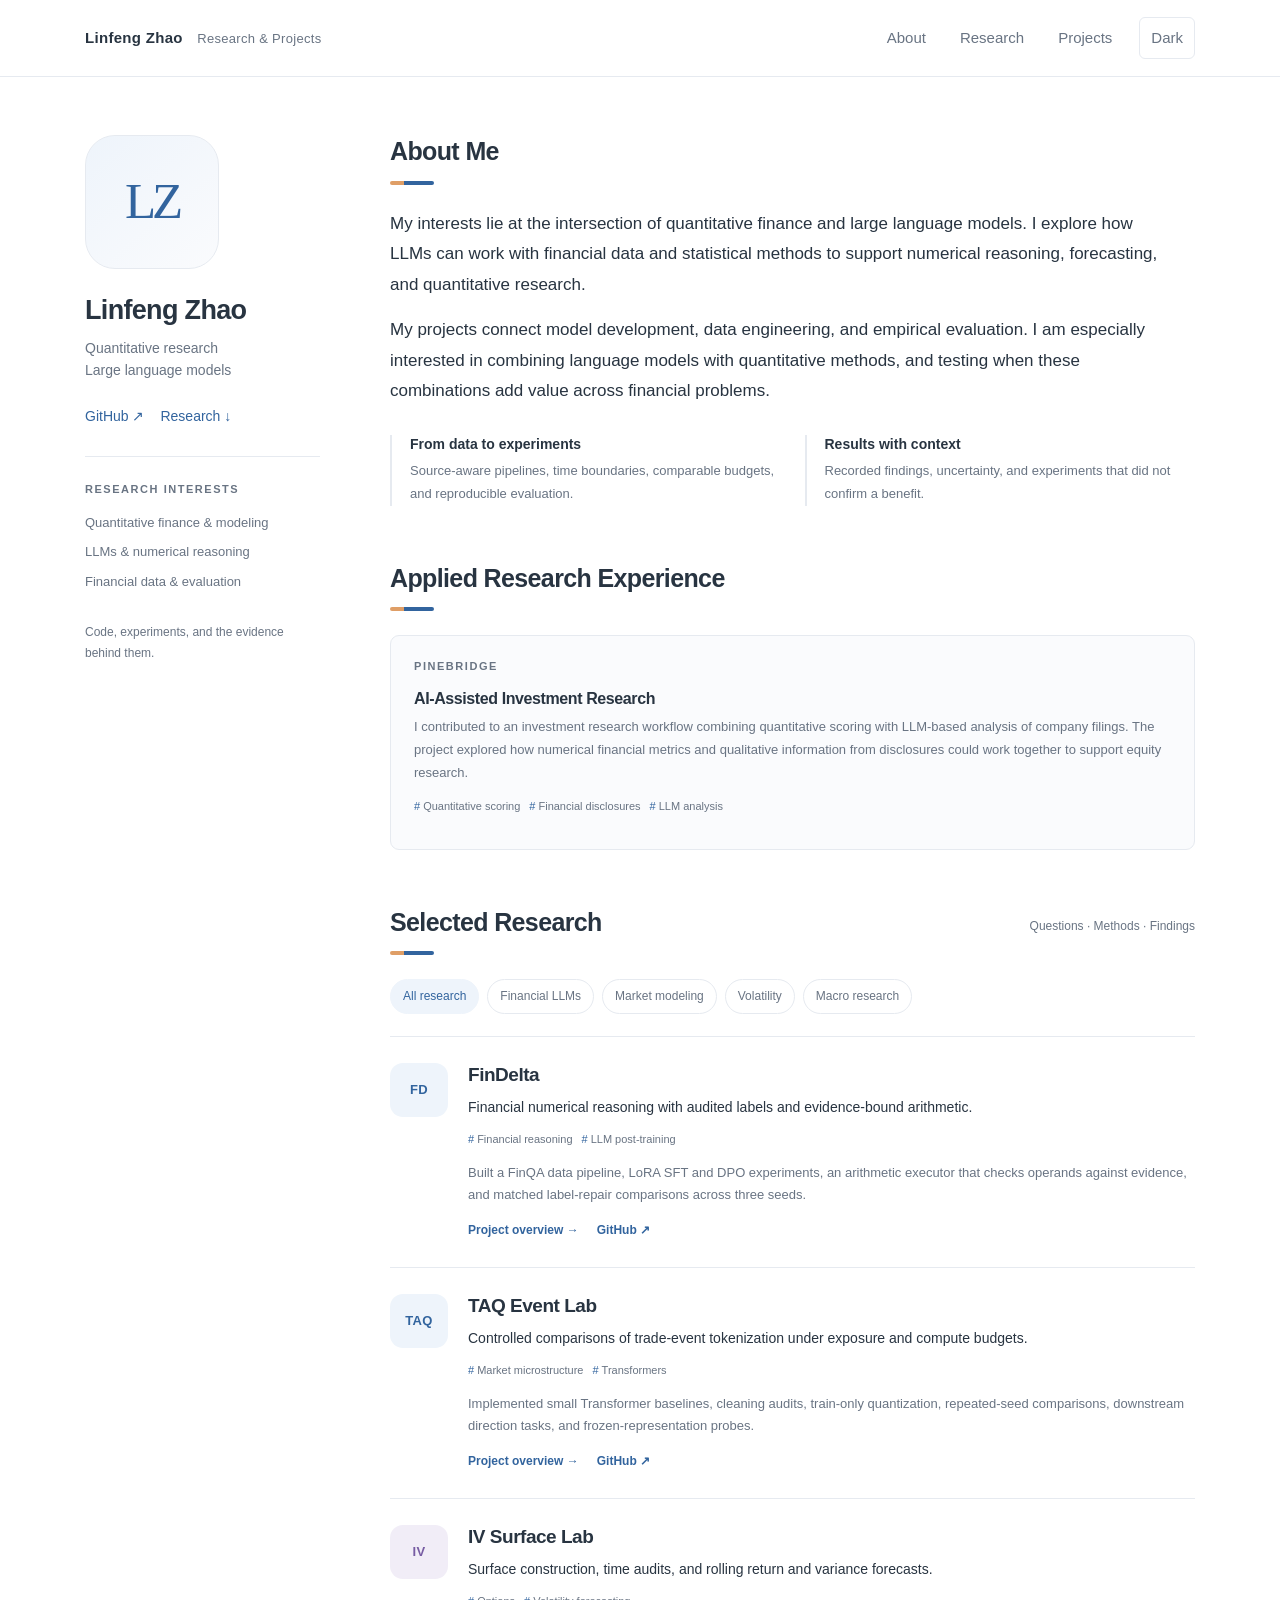
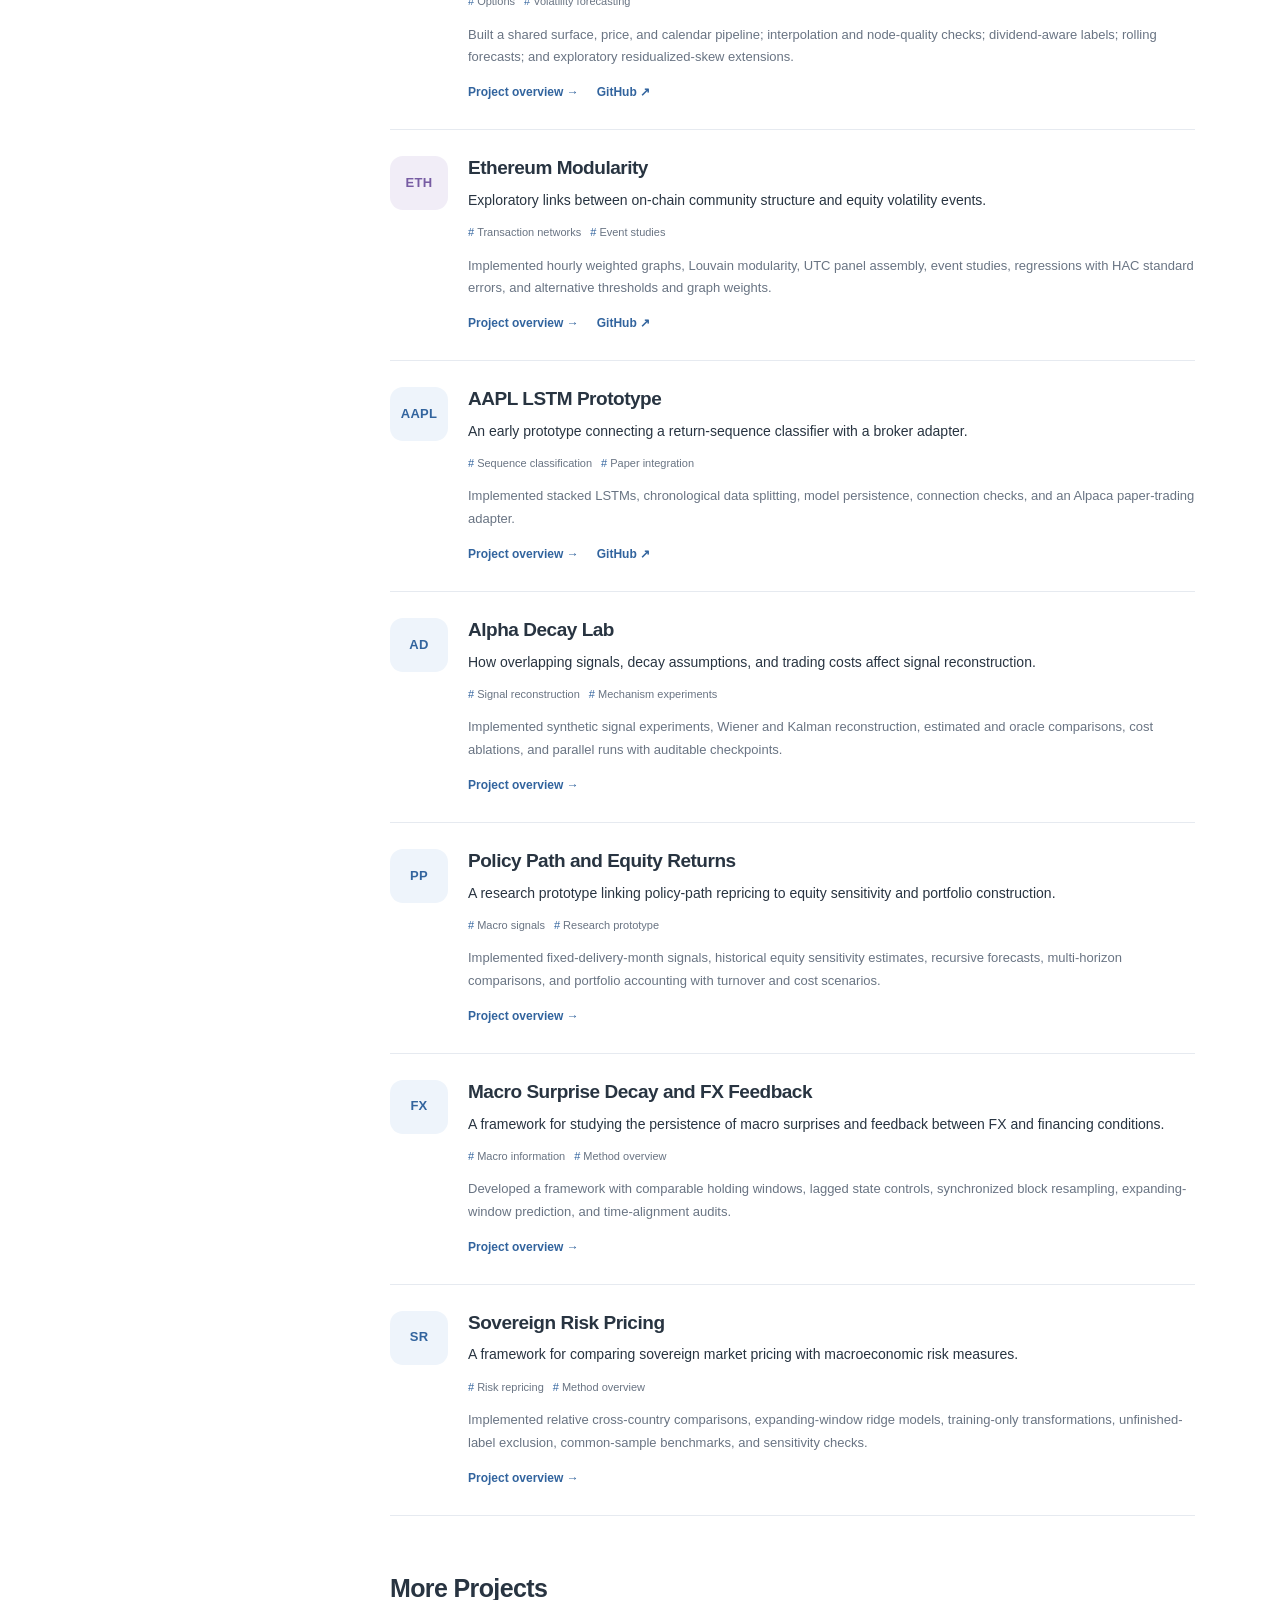
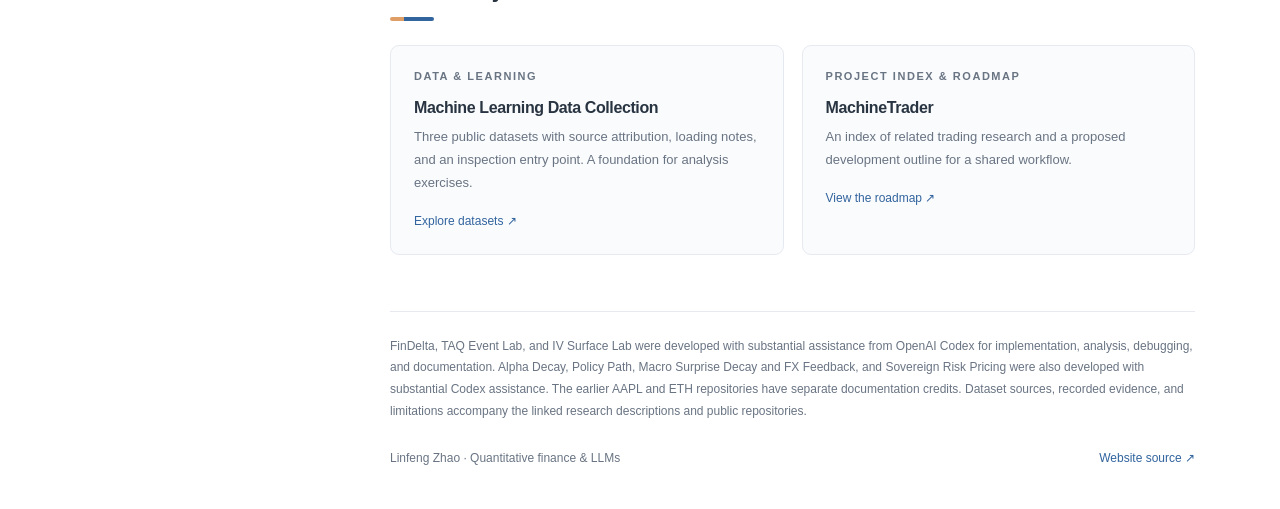
==== commit f937b834: "Expand research portfolio and add AI investment research experience" ====
--- a/index.html
+++ b/index.html
@@ -1,6 +1,7 @@
 <!doctype html><html lang="en"><head><meta charset="utf-8"><meta name="viewport" content="width=device-width,initial-scale=1"><title>Quantitative Finance and LLMs | Linfeng Zhao</title><meta name="description" content="Research at the intersection of quantitative finance and large language models, with projects in financial reasoning, market modeling, and empirical evaluation."><meta name="theme-color" content="#32649e"><link rel="icon" href="assets/favicon.svg" type="image/svg+xml"><link rel="stylesheet" href="assets/style.css"><script defer src="assets/site.js"></script></head><body><a class="skip" href="#main">Skip to content</a><header class="topbar"><div class="top-inner"><a class="wordmark" href="index.html">Linfeng Zhao <span>Research &amp; Projects</span></a><nav class="nav" aria-label="Main navigation"><a href="index.html#about">About</a><a href="index.html#research">Research</a><a href="index.html#projects">Projects</a><button class="theme" data-theme-toggle aria-pressed="false" aria-label="Switch to dark theme">Dark</button></nav></div></header>
 <div class="layout"><aside class="profile" aria-label="Profile"><div class="monogram" aria-hidden="true">LZ</div><h1 class="profile-name">Linfeng Zhao</h1><p class="role">Quantitative research<br>Large language models</p><div class="profile-links"><a href="https://github.com/lz3256">GitHub ↗</a><a href="#research">Research ↓</a></div><div class="profile-focus"><div class="eyebrow">Research interests</div><ul><li>Quantitative finance &amp; modeling</li><li>LLMs &amp; numerical reasoning</li><li>Financial data &amp; evaluation</li></ul></div><p class="profile-note">Code, experiments, and the evidence behind them.</p></aside>
 <main id="main"><section class="section" id="about"><h2 class="section-title">About Me</h2><p class="intro">My interests lie at the intersection of quantitative finance and large language models. I explore how LLMs can work with financial data and statistical methods to support numerical reasoning, forecasting, and quantitative research.</p><p class="intro">My projects connect model development, data engineering, and empirical evaluation. I am especially interested in combining language models with quantitative methods, and testing when these combinations add value across financial problems.</p><div class="approach"><div><h3>From data to experiments</h3><p>Source-aware pipelines, time boundaries, comparable budgets, and reproducible evaluation.</p></div><div><h3>Results with context</h3><p>Recorded findings, uncertainty, and experiments that did not confirm a benefit.</p></div></div></section>
-<section class="section" id="research"><div class="section-heading"><h2 class="section-title">Selected Research</h2><small>Questions · Methods · Findings</small></div><div class="filters" role="group" aria-label="Filter research by topic"><button class="filter" data-filter="all" aria-pressed="true">All research</button><button class="filter" data-filter="llm" aria-pressed="false">Financial LLMs</button><button class="filter" data-filter="microstructure" aria-pressed="false">Market modeling</button><button class="filter" data-filter="volatility" aria-pressed="false">Volatility</button></div><p class="sr-only" data-filter-status aria-live="polite">5 research projects shown</p><div><article class="research-card" data-area="llm"><div class="project-mark" aria-hidden="true">FD</div><div><h3><a href="research/fin-delta.html">FinDelta</a></h3><p class="card-intro">Financial numerical reasoning with audited labels and evidence-bound arithmetic.</p><div class="tags"><span>Financial reasoning</span><span>LLM post-training</span></div><p class="card-work">Built a FinQA data pipeline, LoRA SFT and DPO experiments, an arithmetic executor that checks operands against evidence, and matched label-repair comparisons across three seeds.</p><div class="card-links"><a href="research/fin-delta.html">Project overview →</a><a href="https://github.com/lz3256/fin-delta">GitHub ↗</a></div></div></article><article class="research-card" data-area="microstructure"><div class="project-mark" aria-hidden="true">TAQ</div><div><h3><a href="research/taq-event-lab.html">TAQ Event Lab</a></h3><p class="card-intro">Controlled comparisons of trade-event tokenization under exposure and compute budgets.</p><div class="tags"><span>Market microstructure</span><span>Transformers</span></div><p class="card-work">Implemented small Transformer baselines, cleaning audits, train-only quantization, repeated-seed comparisons, downstream direction tasks, and frozen-representation probes.</p><div class="card-links"><a href="research/taq-event-lab.html">Project overview →</a><a href="https://github.com/lz3256/taq-event-lab">GitHub ↗</a></div></div></article><article class="research-card" data-area="volatility"><div class="project-mark" aria-hidden="true">IV</div><div><h3><a href="research/iv-surface-lab.html">IV Surface Lab</a></h3><p class="card-intro">Surface construction, time audits, and rolling return and variance forecasts.</p><div class="tags"><span>Options</span><span>Volatility forecasting</span></div><p class="card-work">Built a shared surface, price, and calendar pipeline; interpolation and node-quality checks; dividend-aware labels; rolling forecasts; and exploratory residualized-skew extensions.</p><div class="card-links"><a href="research/iv-surface-lab.html">Project overview →</a><a href="https://github.com/lz3256/iv-surface-lab">GitHub ↗</a></div></div></article><article class="research-card" data-area="volatility"><div class="project-mark" aria-hidden="true">ETH</div><div><h3><a href="research/eth-modularity-volatility.html">Ethereum Modularity</a></h3><p class="card-intro">Exploratory links between on-chain community structure and equity volatility events.</p><div class="tags"><span>Transaction networks</span><span>Event studies</span></div><p class="card-work">Implemented hourly weighted graphs, Louvain modularity, UTC panel assembly, event studies, regressions with HAC standard errors, and alternative thresholds and graph weights.</p><div class="card-links"><a href="research/eth-modularity-volatility.html">Project overview →</a><a href="https://github.com/lz3256/eth-modularity-volatility">GitHub ↗</a></div></div></article><article class="research-card" data-area="microstructure"><div class="project-mark" aria-hidden="true">AAPL</div><div><h3><a href="research/aapl_lstm_trading.html">AAPL LSTM Prototype</a></h3><p class="card-intro">An early prototype connecting a return-sequence classifier with a broker adapter.</p><div class="tags"><span>Sequence classification</span><span>Paper integration</span></div><p class="card-work">Implemented stacked LSTMs, chronological data splitting, model persistence, connection checks, and an Alpaca paper-trading adapter.</p><div class="card-links"><a href="research/aapl_lstm_trading.html">Project overview →</a><a href="https://github.com/lz3256/aapl_lstm_trading">GitHub ↗</a></div></div></article></div></section>
+<section class="section" id="experience"><h2 class="section-title">Applied Research Experience</h2><article class="resource"><div class="eyebrow">PineBridge</div><h3>AI-Assisted Investment Research</h3><p>I contributed to an investment research workflow combining quantitative scoring with LLM-based analysis of company filings. The project explored how numerical financial metrics and qualitative information from disclosures could work together to support equity research.</p><div class="tags"><span>Quantitative scoring</span><span>Financial disclosures</span><span>LLM analysis</span></div></article></section>
+<section class="section" id="research"><div class="section-heading"><h2 class="section-title">Selected Research</h2><small>Questions · Methods · Findings</small></div><div class="filters" role="group" aria-label="Filter research by topic"><button class="filter" data-filter="all" aria-pressed="true">All research</button><button class="filter" data-filter="llm" aria-pressed="false">Financial LLMs</button><button class="filter" data-filter="microstructure" aria-pressed="false">Market modeling</button><button class="filter" data-filter="volatility" aria-pressed="false">Volatility</button><button class="filter" data-filter="macro" aria-pressed="false">Macro research</button></div><p class="sr-only" data-filter-status aria-live="polite">9 research projects shown</p><div><article class="research-card" data-area="llm"><div class="project-mark" aria-hidden="true">FD</div><div><h3><a href="research/fin-delta.html">FinDelta</a></h3><p class="card-intro">Financial numerical reasoning with audited labels and evidence-bound arithmetic.</p><div class="tags"><span>Financial reasoning</span><span>LLM post-training</span></div><p class="card-work">Built a FinQA data pipeline, LoRA SFT and DPO experiments, an arithmetic executor that checks operands against evidence, and matched label-repair comparisons across three seeds.</p><div class="card-links"><a href="research/fin-delta.html">Project overview →</a><a href="https://github.com/lz3256/fin-delta">GitHub ↗</a></div></div></article><article class="research-card" data-area="microstructure"><div class="project-mark" aria-hidden="true">TAQ</div><div><h3><a href="research/taq-event-lab.html">TAQ Event Lab</a></h3><p class="card-intro">Controlled comparisons of trade-event tokenization under exposure and compute budgets.</p><div class="tags"><span>Market microstructure</span><span>Transformers</span></div><p class="card-work">Implemented small Transformer baselines, cleaning audits, train-only quantization, repeated-seed comparisons, downstream direction tasks, and frozen-representation probes.</p><div class="card-links"><a href="research/taq-event-lab.html">Project overview →</a><a href="https://github.com/lz3256/taq-event-lab">GitHub ↗</a></div></div></article><article class="research-card" data-area="volatility"><div class="project-mark" aria-hidden="true">IV</div><div><h3><a href="research/iv-surface-lab.html">IV Surface Lab</a></h3><p class="card-intro">Surface construction, time audits, and rolling return and variance forecasts.</p><div class="tags"><span>Options</span><span>Volatility forecasting</span></div><p class="card-work">Built a shared surface, price, and calendar pipeline; interpolation and node-quality checks; dividend-aware labels; rolling forecasts; and exploratory residualized-skew extensions.</p><div class="card-links"><a href="research/iv-surface-lab.html">Project overview →</a><a href="https://github.com/lz3256/iv-surface-lab">GitHub ↗</a></div></div></article><article class="research-card" data-area="volatility"><div class="project-mark" aria-hidden="true">ETH</div><div><h3><a href="research/eth-modularity-volatility.html">Ethereum Modularity</a></h3><p class="card-intro">Exploratory links between on-chain community structure and equity volatility events.</p><div class="tags"><span>Transaction networks</span><span>Event studies</span></div><p class="card-work">Implemented hourly weighted graphs, Louvain modularity, UTC panel assembly, event studies, regressions with HAC standard errors, and alternative thresholds and graph weights.</p><div class="card-links"><a href="research/eth-modularity-volatility.html">Project overview →</a><a href="https://github.com/lz3256/eth-modularity-volatility">GitHub ↗</a></div></div></article><article class="research-card" data-area="microstructure"><div class="project-mark" aria-hidden="true">AAPL</div><div><h3><a href="research/aapl_lstm_trading.html">AAPL LSTM Prototype</a></h3><p class="card-intro">An early prototype connecting a return-sequence classifier with a broker adapter.</p><div class="tags"><span>Sequence classification</span><span>Paper integration</span></div><p class="card-work">Implemented stacked LSTMs, chronological data splitting, model persistence, connection checks, and an Alpaca paper-trading adapter.</p><div class="card-links"><a href="research/aapl_lstm_trading.html">Project overview →</a><a href="https://github.com/lz3256/aapl_lstm_trading">GitHub ↗</a></div></div></article><article class="research-card" data-area="microstructure"><div class="project-mark" aria-hidden="true">AD</div><div><h3><a href="research/alpha-decay-lab.html">Alpha Decay Lab</a></h3><p class="card-intro">How overlapping signals, decay assumptions, and trading costs affect signal reconstruction.</p><div class="tags"><span>Signal reconstruction</span><span>Mechanism experiments</span></div><p class="card-work">Implemented synthetic signal experiments, Wiener and Kalman reconstruction, estimated and oracle comparisons, cost ablations, and parallel runs with auditable checkpoints.</p><div class="card-links"><a href="research/alpha-decay-lab.html">Project overview →</a></div></div></article><article class="research-card" data-area="macro"><div class="project-mark" aria-hidden="true">PP</div><div><h3><a href="research/policy-path-equity.html">Policy Path and Equity Returns</a></h3><p class="card-intro">A research prototype linking policy-path repricing to equity sensitivity and portfolio construction.</p><div class="tags"><span>Macro signals</span><span>Research prototype</span></div><p class="card-work">Implemented fixed-delivery-month signals, historical equity sensitivity estimates, recursive forecasts, multi-horizon comparisons, and portfolio accounting with turnover and cost scenarios.</p><div class="card-links"><a href="research/policy-path-equity.html">Project overview →</a></div></div></article><article class="research-card" data-area="macro"><div class="project-mark" aria-hidden="true">FX</div><div><h3><a href="research/macro-fx-feedback.html">Macro Surprise Decay and FX Feedback</a></h3><p class="card-intro">A framework for studying the persistence of macro surprises and feedback between FX and financing conditions.</p><div class="tags"><span>Macro information</span><span>Method overview</span></div><p class="card-work">Developed a framework with comparable holding windows, lagged state controls, synchronized block resampling, expanding-window prediction, and time-alignment audits.</p><div class="card-links"><a href="research/macro-fx-feedback.html">Project overview →</a></div></div></article><article class="research-card" data-area="macro"><div class="project-mark" aria-hidden="true">SR</div><div><h3><a href="research/sovereign-risk-pricing.html">Sovereign Risk Pricing</a></h3><p class="card-intro">A framework for comparing sovereign market pricing with macroeconomic risk measures.</p><div class="tags"><span>Risk repricing</span><span>Method overview</span></div><p class="card-work">Implemented relative cross-country comparisons, expanding-window ridge models, training-only transformations, unfinished-label exclusion, common-sample benchmarks, and sensitivity checks.</p><div class="card-links"><a href="research/sovereign-risk-pricing.html">Project overview →</a></div></div></article></div></section>
 <section class="section" id="projects"><h2 class="section-title">More Projects</h2><div class="resource-grid"><article class="resource"><div class="eyebrow">Data &amp; learning</div><h3>Machine Learning Data Collection</h3><p>Three public datasets with source attribution, loading notes, and an inspection entry point. A foundation for analysis exercises.</p><a href="https://github.com/lz3256/Bootcamp_ML">Explore datasets ↗</a></article><article class="resource"><div class="eyebrow">Project index &amp; roadmap</div><h3>MachineTrader</h3><p>An index of related trading research and a proposed development outline for a shared workflow.</p><a href="https://github.com/lz3256/MachineTrader">View the roadmap ↗</a></article></div></section>
-<div class="credit">FinDelta, TAQ Event Lab, and IV Surface Lab were developed with substantial assistance from OpenAI Codex for implementation, analysis, debugging, and documentation. The earlier AAPL and ETH repositories have separate documentation credits. Dataset sources, recorded evidence, and limitations are described in each repository.</div><footer class="footer"><span>Linfeng Zhao · Quantitative finance &amp; LLMs</span><a href="https://github.com/lz3256/lz3256.github.io">Website source ↗</a></footer></main></div></body></html>+<div class="credit">FinDelta, TAQ Event Lab, and IV Surface Lab were developed with substantial assistance from OpenAI Codex for implementation, analysis, debugging, and documentation. Alpha Decay, Policy Path, Macro Surprise Decay and FX Feedback, and Sovereign Risk Pricing were also developed with substantial Codex assistance. The earlier AAPL and ETH repositories have separate documentation credits. Dataset sources, recorded evidence, and limitations accompany the linked research descriptions and public repositories.</div><footer class="footer"><span>Linfeng Zhao · Quantitative finance &amp; LLMs</span><a href="https://github.com/lz3256/lz3256.github.io">Website source ↗</a></footer></main></div></body></html>
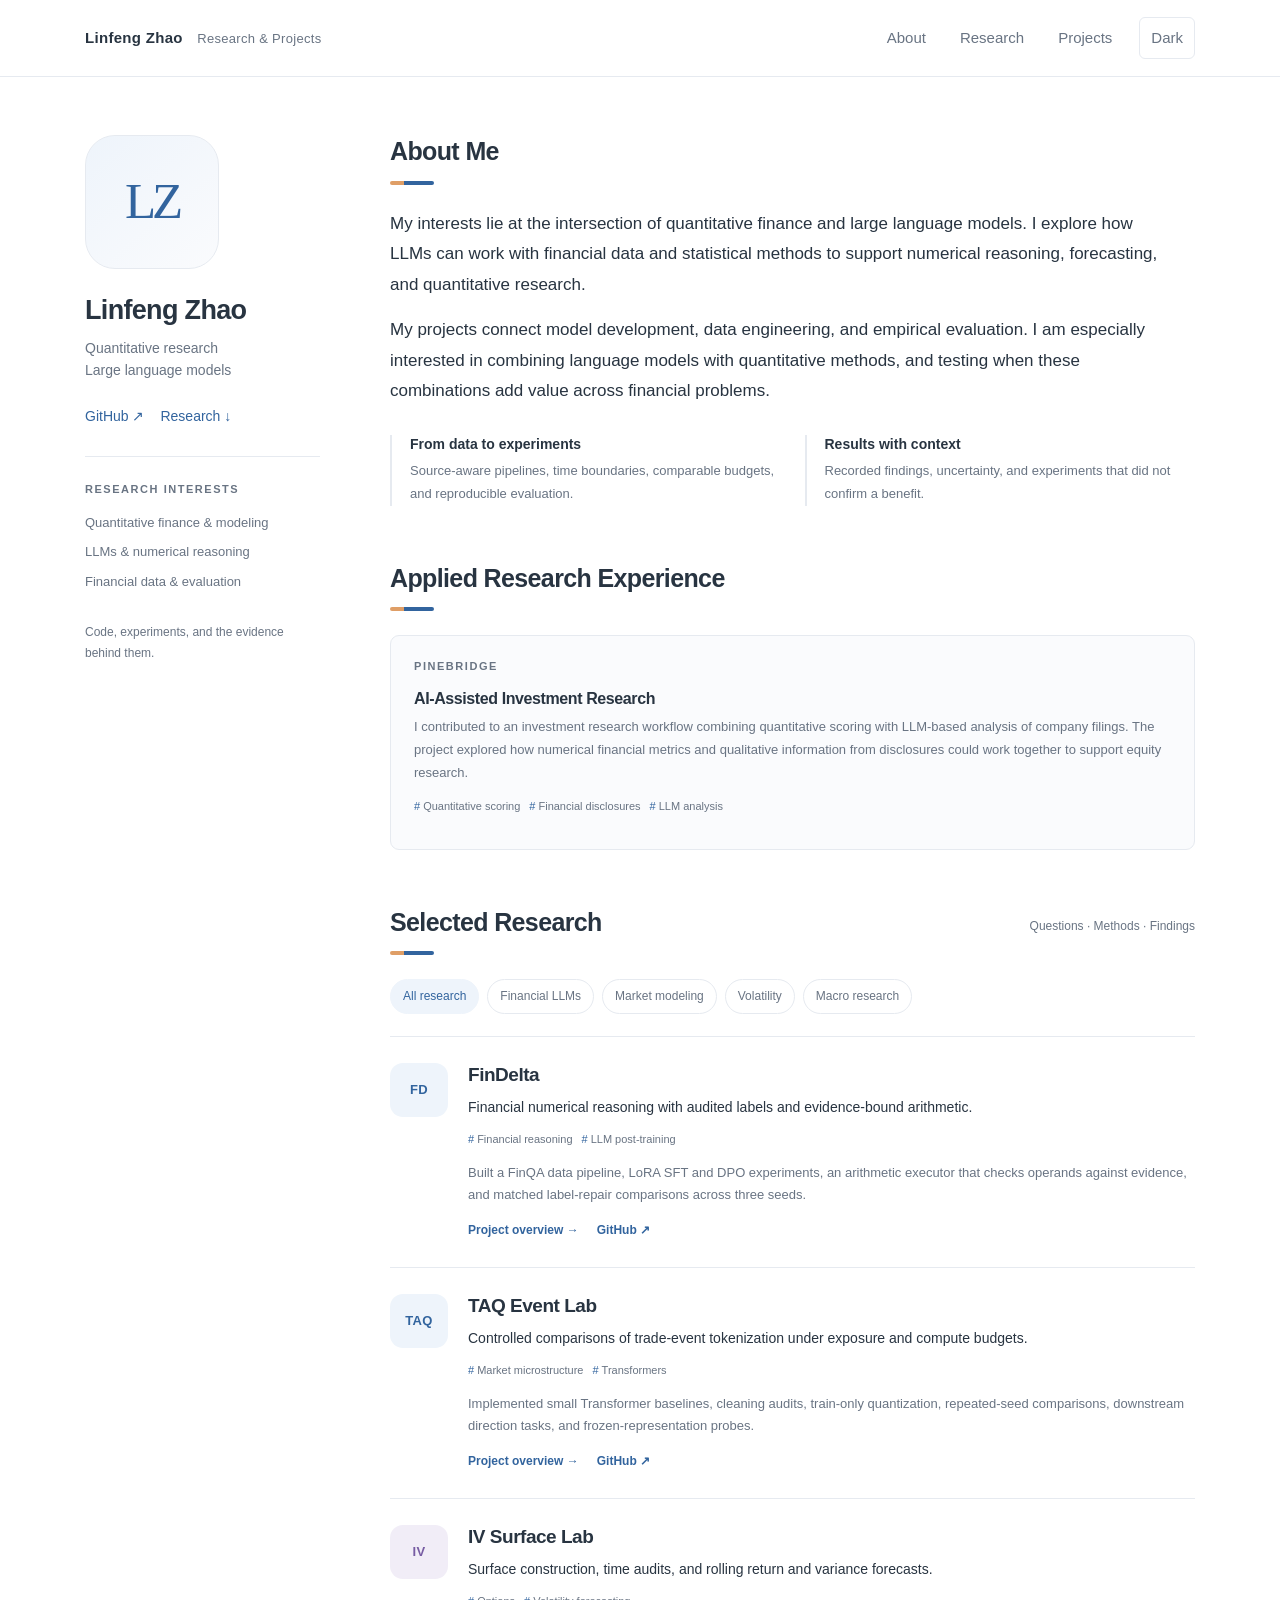
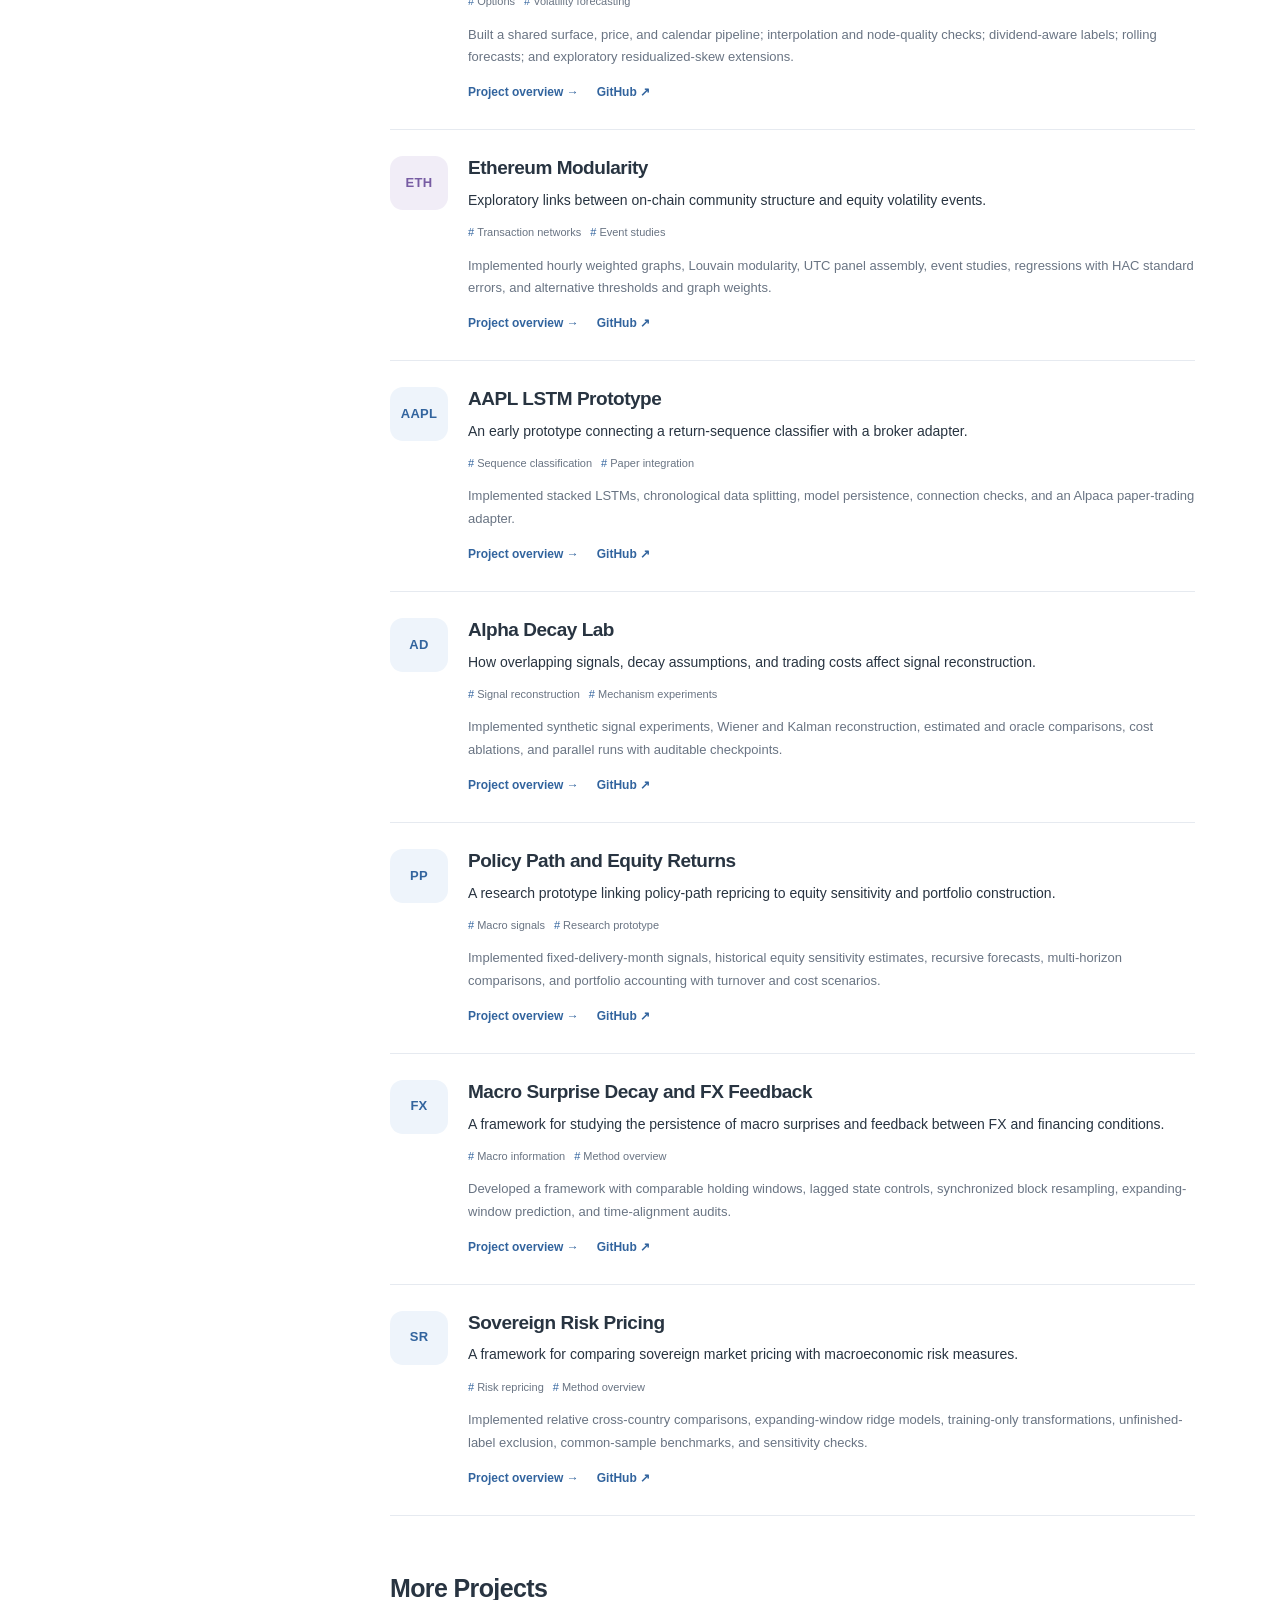
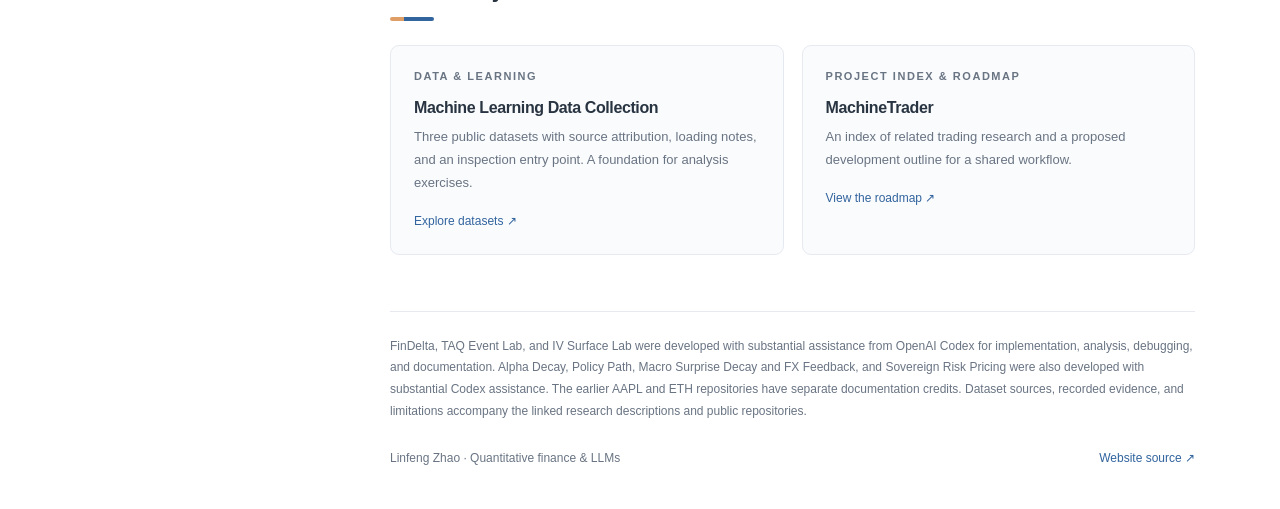
==== commit 4856fb3f: "Link research source repositories and summarize preliminary findings" ====
--- a/index.html
+++ b/index.html
@@ -2,6 +2,6 @@
 <div class="layout"><aside class="profile" aria-label="Profile"><div class="monogram" aria-hidden="true">LZ</div><h1 class="profile-name">Linfeng Zhao</h1><p class="role">Quantitative research<br>Large language models</p><div class="profile-links"><a href="https://github.com/lz3256">GitHub ↗</a><a href="#research">Research ↓</a></div><div class="profile-focus"><div class="eyebrow">Research interests</div><ul><li>Quantitative finance &amp; modeling</li><li>LLMs &amp; numerical reasoning</li><li>Financial data &amp; evaluation</li></ul></div><p class="profile-note">Code, experiments, and the evidence behind them.</p></aside>
 <main id="main"><section class="section" id="about"><h2 class="section-title">About Me</h2><p class="intro">My interests lie at the intersection of quantitative finance and large language models. I explore how LLMs can work with financial data and statistical methods to support numerical reasoning, forecasting, and quantitative research.</p><p class="intro">My projects connect model development, data engineering, and empirical evaluation. I am especially interested in combining language models with quantitative methods, and testing when these combinations add value across financial problems.</p><div class="approach"><div><h3>From data to experiments</h3><p>Source-aware pipelines, time boundaries, comparable budgets, and reproducible evaluation.</p></div><div><h3>Results with context</h3><p>Recorded findings, uncertainty, and experiments that did not confirm a benefit.</p></div></div></section>
 <section class="section" id="experience"><h2 class="section-title">Applied Research Experience</h2><article class="resource"><div class="eyebrow">PineBridge</div><h3>AI-Assisted Investment Research</h3><p>I contributed to an investment research workflow combining quantitative scoring with LLM-based analysis of company filings. The project explored how numerical financial metrics and qualitative information from disclosures could work together to support equity research.</p><div class="tags"><span>Quantitative scoring</span><span>Financial disclosures</span><span>LLM analysis</span></div></article></section>
-<section class="section" id="research"><div class="section-heading"><h2 class="section-title">Selected Research</h2><small>Questions · Methods · Findings</small></div><div class="filters" role="group" aria-label="Filter research by topic"><button class="filter" data-filter="all" aria-pressed="true">All research</button><button class="filter" data-filter="llm" aria-pressed="false">Financial LLMs</button><button class="filter" data-filter="microstructure" aria-pressed="false">Market modeling</button><button class="filter" data-filter="volatility" aria-pressed="false">Volatility</button><button class="filter" data-filter="macro" aria-pressed="false">Macro research</button></div><p class="sr-only" data-filter-status aria-live="polite">9 research projects shown</p><div><article class="research-card" data-area="llm"><div class="project-mark" aria-hidden="true">FD</div><div><h3><a href="research/fin-delta.html">FinDelta</a></h3><p class="card-intro">Financial numerical reasoning with audited labels and evidence-bound arithmetic.</p><div class="tags"><span>Financial reasoning</span><span>LLM post-training</span></div><p class="card-work">Built a FinQA data pipeline, LoRA SFT and DPO experiments, an arithmetic executor that checks operands against evidence, and matched label-repair comparisons across three seeds.</p><div class="card-links"><a href="research/fin-delta.html">Project overview →</a><a href="https://github.com/lz3256/fin-delta">GitHub ↗</a></div></div></article><article class="research-card" data-area="microstructure"><div class="project-mark" aria-hidden="true">TAQ</div><div><h3><a href="research/taq-event-lab.html">TAQ Event Lab</a></h3><p class="card-intro">Controlled comparisons of trade-event tokenization under exposure and compute budgets.</p><div class="tags"><span>Market microstructure</span><span>Transformers</span></div><p class="card-work">Implemented small Transformer baselines, cleaning audits, train-only quantization, repeated-seed comparisons, downstream direction tasks, and frozen-representation probes.</p><div class="card-links"><a href="research/taq-event-lab.html">Project overview →</a><a href="https://github.com/lz3256/taq-event-lab">GitHub ↗</a></div></div></article><article class="research-card" data-area="volatility"><div class="project-mark" aria-hidden="true">IV</div><div><h3><a href="research/iv-surface-lab.html">IV Surface Lab</a></h3><p class="card-intro">Surface construction, time audits, and rolling return and variance forecasts.</p><div class="tags"><span>Options</span><span>Volatility forecasting</span></div><p class="card-work">Built a shared surface, price, and calendar pipeline; interpolation and node-quality checks; dividend-aware labels; rolling forecasts; and exploratory residualized-skew extensions.</p><div class="card-links"><a href="research/iv-surface-lab.html">Project overview →</a><a href="https://github.com/lz3256/iv-surface-lab">GitHub ↗</a></div></div></article><article class="research-card" data-area="volatility"><div class="project-mark" aria-hidden="true">ETH</div><div><h3><a href="research/eth-modularity-volatility.html">Ethereum Modularity</a></h3><p class="card-intro">Exploratory links between on-chain community structure and equity volatility events.</p><div class="tags"><span>Transaction networks</span><span>Event studies</span></div><p class="card-work">Implemented hourly weighted graphs, Louvain modularity, UTC panel assembly, event studies, regressions with HAC standard errors, and alternative thresholds and graph weights.</p><div class="card-links"><a href="research/eth-modularity-volatility.html">Project overview →</a><a href="https://github.com/lz3256/eth-modularity-volatility">GitHub ↗</a></div></div></article><article class="research-card" data-area="microstructure"><div class="project-mark" aria-hidden="true">AAPL</div><div><h3><a href="research/aapl_lstm_trading.html">AAPL LSTM Prototype</a></h3><p class="card-intro">An early prototype connecting a return-sequence classifier with a broker adapter.</p><div class="tags"><span>Sequence classification</span><span>Paper integration</span></div><p class="card-work">Implemented stacked LSTMs, chronological data splitting, model persistence, connection checks, and an Alpaca paper-trading adapter.</p><div class="card-links"><a href="research/aapl_lstm_trading.html">Project overview →</a><a href="https://github.com/lz3256/aapl_lstm_trading">GitHub ↗</a></div></div></article><article class="research-card" data-area="microstructure"><div class="project-mark" aria-hidden="true">AD</div><div><h3><a href="research/alpha-decay-lab.html">Alpha Decay Lab</a></h3><p class="card-intro">How overlapping signals, decay assumptions, and trading costs affect signal reconstruction.</p><div class="tags"><span>Signal reconstruction</span><span>Mechanism experiments</span></div><p class="card-work">Implemented synthetic signal experiments, Wiener and Kalman reconstruction, estimated and oracle comparisons, cost ablations, and parallel runs with auditable checkpoints.</p><div class="card-links"><a href="research/alpha-decay-lab.html">Project overview →</a></div></div></article><article class="research-card" data-area="macro"><div class="project-mark" aria-hidden="true">PP</div><div><h3><a href="research/policy-path-equity.html">Policy Path and Equity Returns</a></h3><p class="card-intro">A research prototype linking policy-path repricing to equity sensitivity and portfolio construction.</p><div class="tags"><span>Macro signals</span><span>Research prototype</span></div><p class="card-work">Implemented fixed-delivery-month signals, historical equity sensitivity estimates, recursive forecasts, multi-horizon comparisons, and portfolio accounting with turnover and cost scenarios.</p><div class="card-links"><a href="research/policy-path-equity.html">Project overview →</a></div></div></article><article class="research-card" data-area="macro"><div class="project-mark" aria-hidden="true">FX</div><div><h3><a href="research/macro-fx-feedback.html">Macro Surprise Decay and FX Feedback</a></h3><p class="card-intro">A framework for studying the persistence of macro surprises and feedback between FX and financing conditions.</p><div class="tags"><span>Macro information</span><span>Method overview</span></div><p class="card-work">Developed a framework with comparable holding windows, lagged state controls, synchronized block resampling, expanding-window prediction, and time-alignment audits.</p><div class="card-links"><a href="research/macro-fx-feedback.html">Project overview →</a></div></div></article><article class="research-card" data-area="macro"><div class="project-mark" aria-hidden="true">SR</div><div><h3><a href="research/sovereign-risk-pricing.html">Sovereign Risk Pricing</a></h3><p class="card-intro">A framework for comparing sovereign market pricing with macroeconomic risk measures.</p><div class="tags"><span>Risk repricing</span><span>Method overview</span></div><p class="card-work">Implemented relative cross-country comparisons, expanding-window ridge models, training-only transformations, unfinished-label exclusion, common-sample benchmarks, and sensitivity checks.</p><div class="card-links"><a href="research/sovereign-risk-pricing.html">Project overview →</a></div></div></article></div></section>
+<section class="section" id="research"><div class="section-heading"><h2 class="section-title">Selected Research</h2><small>Questions · Methods · Findings</small></div><div class="filters" role="group" aria-label="Filter research by topic"><button class="filter" data-filter="all" aria-pressed="true">All research</button><button class="filter" data-filter="llm" aria-pressed="false">Financial LLMs</button><button class="filter" data-filter="microstructure" aria-pressed="false">Market modeling</button><button class="filter" data-filter="volatility" aria-pressed="false">Volatility</button><button class="filter" data-filter="macro" aria-pressed="false">Macro research</button></div><p class="sr-only" data-filter-status aria-live="polite">9 research projects shown</p><div><article class="research-card" data-area="llm"><div class="project-mark" aria-hidden="true">FD</div><div><h3><a href="research/fin-delta.html">FinDelta</a></h3><p class="card-intro">Financial numerical reasoning with audited labels and evidence-bound arithmetic.</p><div class="tags"><span>Financial reasoning</span><span>LLM post-training</span></div><p class="card-work">Built a FinQA data pipeline, LoRA SFT and DPO experiments, an arithmetic executor that checks operands against evidence, and matched label-repair comparisons across three seeds.</p><div class="card-links"><a href="research/fin-delta.html">Project overview →</a><a href="https://github.com/lz3256/fin-delta">GitHub ↗</a></div></div></article><article class="research-card" data-area="microstructure"><div class="project-mark" aria-hidden="true">TAQ</div><div><h3><a href="research/taq-event-lab.html">TAQ Event Lab</a></h3><p class="card-intro">Controlled comparisons of trade-event tokenization under exposure and compute budgets.</p><div class="tags"><span>Market microstructure</span><span>Transformers</span></div><p class="card-work">Implemented small Transformer baselines, cleaning audits, train-only quantization, repeated-seed comparisons, downstream direction tasks, and frozen-representation probes.</p><div class="card-links"><a href="research/taq-event-lab.html">Project overview →</a><a href="https://github.com/lz3256/taq-event-lab">GitHub ↗</a></div></div></article><article class="research-card" data-area="volatility"><div class="project-mark" aria-hidden="true">IV</div><div><h3><a href="research/iv-surface-lab.html">IV Surface Lab</a></h3><p class="card-intro">Surface construction, time audits, and rolling return and variance forecasts.</p><div class="tags"><span>Options</span><span>Volatility forecasting</span></div><p class="card-work">Built a shared surface, price, and calendar pipeline; interpolation and node-quality checks; dividend-aware labels; rolling forecasts; and exploratory residualized-skew extensions.</p><div class="card-links"><a href="research/iv-surface-lab.html">Project overview →</a><a href="https://github.com/lz3256/iv-surface-lab">GitHub ↗</a></div></div></article><article class="research-card" data-area="volatility"><div class="project-mark" aria-hidden="true">ETH</div><div><h3><a href="research/eth-modularity-volatility.html">Ethereum Modularity</a></h3><p class="card-intro">Exploratory links between on-chain community structure and equity volatility events.</p><div class="tags"><span>Transaction networks</span><span>Event studies</span></div><p class="card-work">Implemented hourly weighted graphs, Louvain modularity, UTC panel assembly, event studies, regressions with HAC standard errors, and alternative thresholds and graph weights.</p><div class="card-links"><a href="research/eth-modularity-volatility.html">Project overview →</a><a href="https://github.com/lz3256/eth-modularity-volatility">GitHub ↗</a></div></div></article><article class="research-card" data-area="microstructure"><div class="project-mark" aria-hidden="true">AAPL</div><div><h3><a href="research/aapl_lstm_trading.html">AAPL LSTM Prototype</a></h3><p class="card-intro">An early prototype connecting a return-sequence classifier with a broker adapter.</p><div class="tags"><span>Sequence classification</span><span>Paper integration</span></div><p class="card-work">Implemented stacked LSTMs, chronological data splitting, model persistence, connection checks, and an Alpaca paper-trading adapter.</p><div class="card-links"><a href="research/aapl_lstm_trading.html">Project overview →</a><a href="https://github.com/lz3256/aapl_lstm_trading">GitHub ↗</a></div></div></article><article class="research-card" data-area="microstructure"><div class="project-mark" aria-hidden="true">AD</div><div><h3><a href="research/alpha-decay-lab.html">Alpha Decay Lab</a></h3><p class="card-intro">How overlapping signals, decay assumptions, and trading costs affect signal reconstruction.</p><div class="tags"><span>Signal reconstruction</span><span>Mechanism experiments</span></div><p class="card-work">Implemented synthetic signal experiments, Wiener and Kalman reconstruction, estimated and oracle comparisons, cost ablations, and parallel runs with auditable checkpoints.</p><div class="card-links"><a href="research/alpha-decay-lab.html">Project overview →</a><a href="https://github.com/lz3256/alpha-decay-lab">GitHub ↗</a></div></div></article><article class="research-card" data-area="macro"><div class="project-mark" aria-hidden="true">PP</div><div><h3><a href="research/policy-path-equity.html">Policy Path and Equity Returns</a></h3><p class="card-intro">A research prototype linking policy-path repricing to equity sensitivity and portfolio construction.</p><div class="tags"><span>Macro signals</span><span>Research prototype</span></div><p class="card-work">Implemented fixed-delivery-month signals, historical equity sensitivity estimates, recursive forecasts, multi-horizon comparisons, and portfolio accounting with turnover and cost scenarios.</p><div class="card-links"><a href="research/policy-path-equity.html">Project overview →</a><a href="https://github.com/lz3256/policy-path-equity">GitHub ↗</a></div></div></article><article class="research-card" data-area="macro"><div class="project-mark" aria-hidden="true">FX</div><div><h3><a href="research/macro-fx-feedback.html">Macro Surprise Decay and FX Feedback</a></h3><p class="card-intro">A framework for studying the persistence of macro surprises and feedback between FX and financing conditions.</p><div class="tags"><span>Macro information</span><span>Method overview</span></div><p class="card-work">Developed a framework with comparable holding windows, lagged state controls, synchronized block resampling, expanding-window prediction, and time-alignment audits.</p><div class="card-links"><a href="research/macro-fx-feedback.html">Project overview →</a><a href="https://github.com/lz3256/macro-fx-feedback">GitHub ↗</a></div></div></article><article class="research-card" data-area="macro"><div class="project-mark" aria-hidden="true">SR</div><div><h3><a href="research/sovereign-risk-pricing.html">Sovereign Risk Pricing</a></h3><p class="card-intro">A framework for comparing sovereign market pricing with macroeconomic risk measures.</p><div class="tags"><span>Risk repricing</span><span>Method overview</span></div><p class="card-work">Implemented relative cross-country comparisons, expanding-window ridge models, training-only transformations, unfinished-label exclusion, common-sample benchmarks, and sensitivity checks.</p><div class="card-links"><a href="research/sovereign-risk-pricing.html">Project overview →</a><a href="https://github.com/lz3256/sovereign-risk-pricing">GitHub ↗</a></div></div></article></div></section>
 <section class="section" id="projects"><h2 class="section-title">More Projects</h2><div class="resource-grid"><article class="resource"><div class="eyebrow">Data &amp; learning</div><h3>Machine Learning Data Collection</h3><p>Three public datasets with source attribution, loading notes, and an inspection entry point. A foundation for analysis exercises.</p><a href="https://github.com/lz3256/Bootcamp_ML">Explore datasets ↗</a></article><article class="resource"><div class="eyebrow">Project index &amp; roadmap</div><h3>MachineTrader</h3><p>An index of related trading research and a proposed development outline for a shared workflow.</p><a href="https://github.com/lz3256/MachineTrader">View the roadmap ↗</a></article></div></section>
 <div class="credit">FinDelta, TAQ Event Lab, and IV Surface Lab were developed with substantial assistance from OpenAI Codex for implementation, analysis, debugging, and documentation. Alpha Decay, Policy Path, Macro Surprise Decay and FX Feedback, and Sovereign Risk Pricing were also developed with substantial Codex assistance. The earlier AAPL and ETH repositories have separate documentation credits. Dataset sources, recorded evidence, and limitations accompany the linked research descriptions and public repositories.</div><footer class="footer"><span>Linfeng Zhao · Quantitative finance &amp; LLMs</span><a href="https://github.com/lz3256/lz3256.github.io">Website source ↗</a></footer></main></div></body></html>
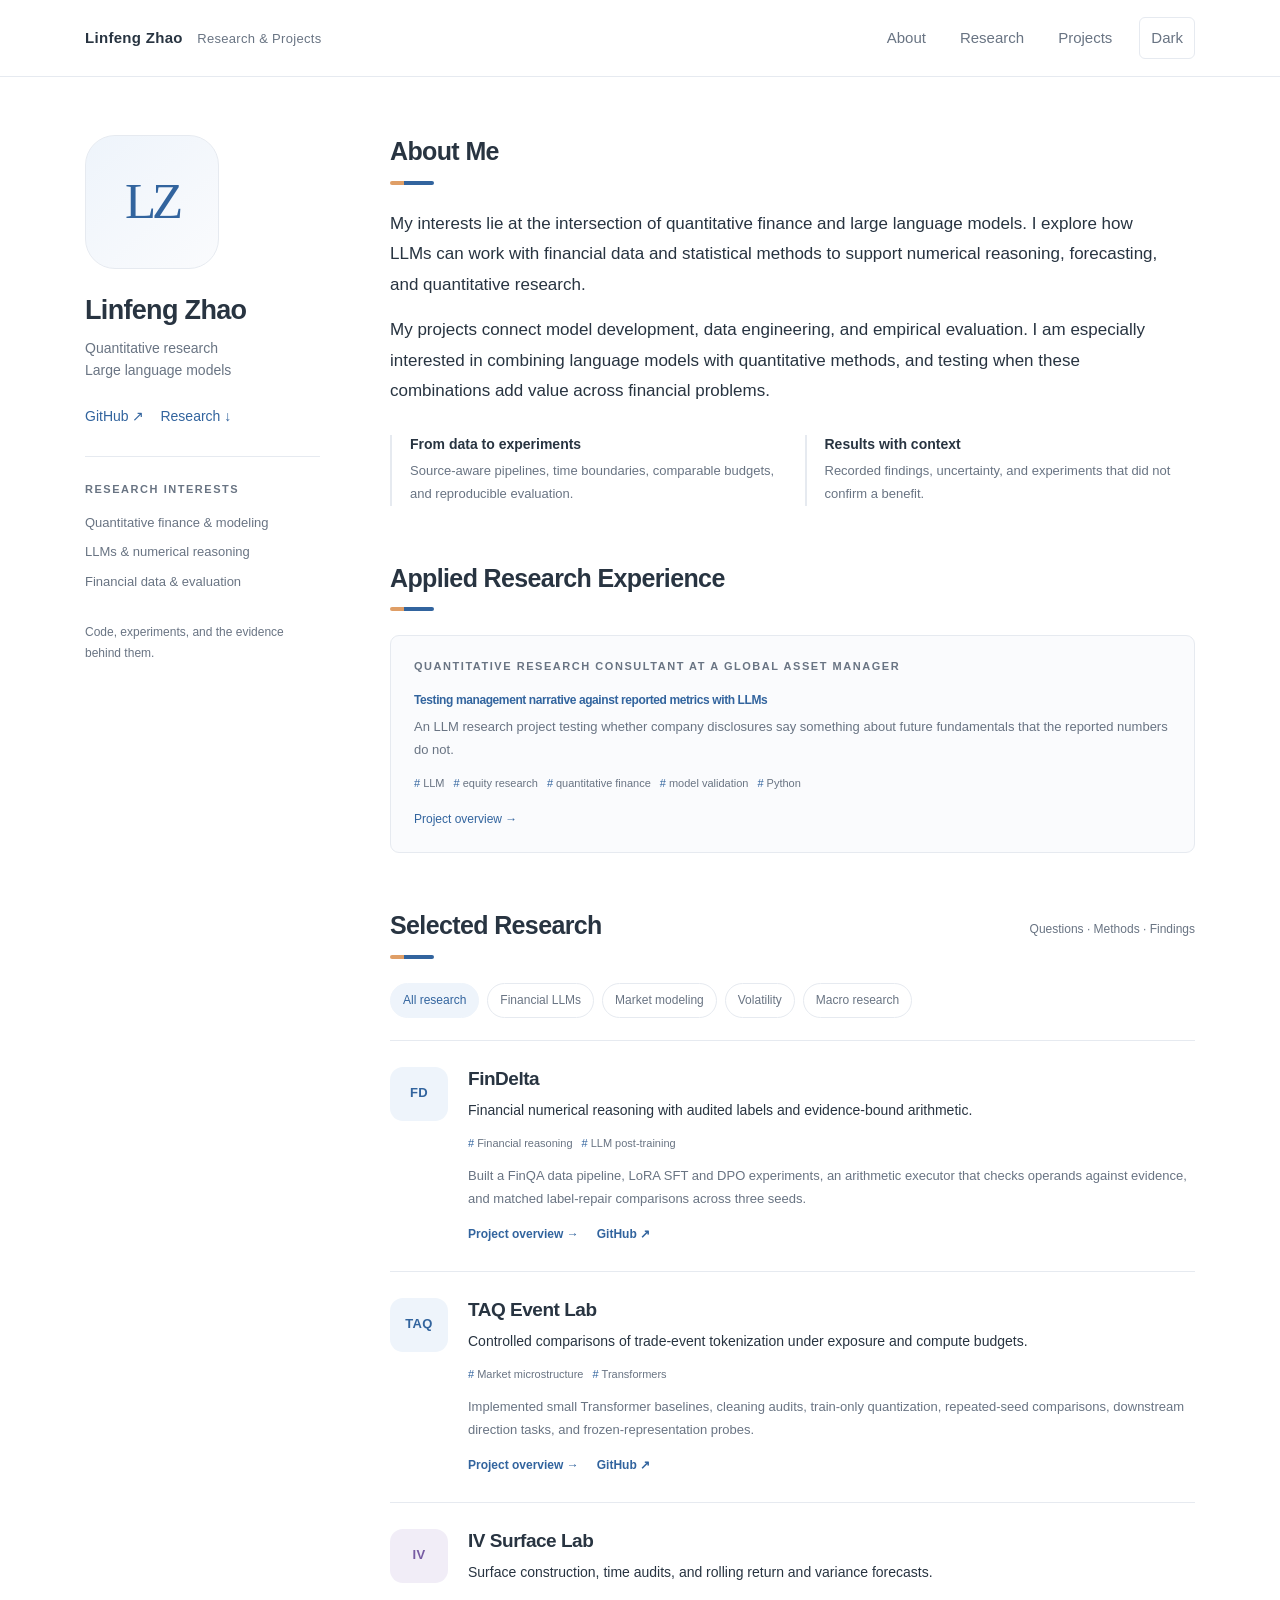
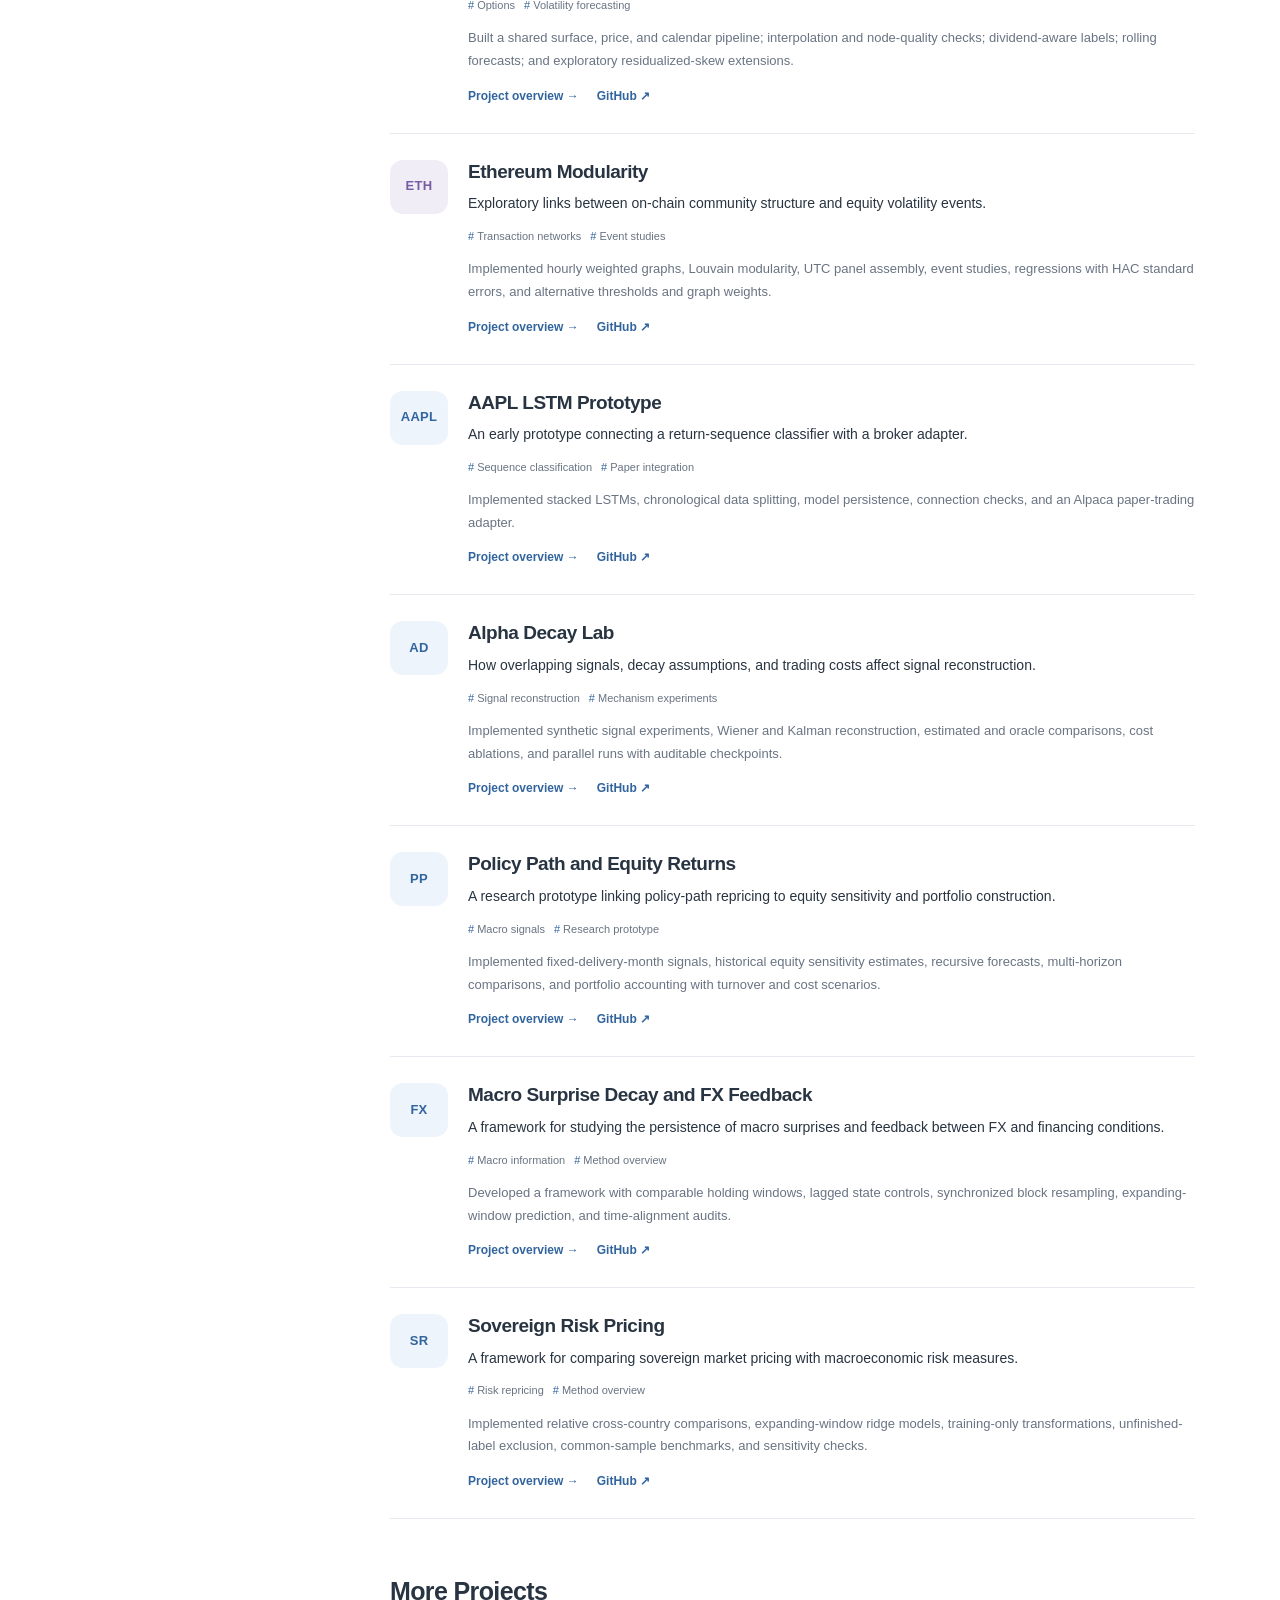
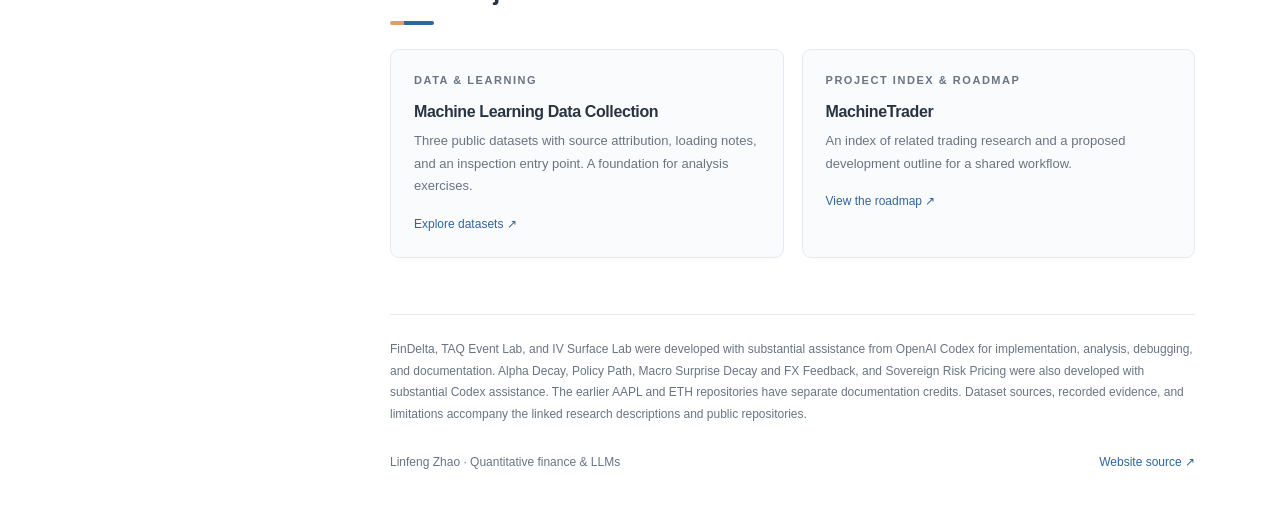
==== commit e77afd08: "Add concise LLM equity research methodology page" ====
--- a/index.html
+++ b/index.html
@@ -1,7 +1,7 @@
 <!doctype html><html lang="en"><head><meta charset="utf-8"><meta name="viewport" content="width=device-width,initial-scale=1"><title>Quantitative Finance and LLMs | Linfeng Zhao</title><meta name="description" content="Research at the intersection of quantitative finance and large language models, with projects in financial reasoning, market modeling, and empirical evaluation."><meta name="theme-color" content="#32649e"><link rel="icon" href="assets/favicon.svg" type="image/svg+xml"><link rel="stylesheet" href="assets/style.css"><script defer src="assets/site.js"></script></head><body><a class="skip" href="#main">Skip to content</a><header class="topbar"><div class="top-inner"><a class="wordmark" href="index.html">Linfeng Zhao <span>Research &amp; Projects</span></a><nav class="nav" aria-label="Main navigation"><a href="index.html#about">About</a><a href="index.html#research">Research</a><a href="index.html#projects">Projects</a><button class="theme" data-theme-toggle aria-pressed="false" aria-label="Switch to dark theme">Dark</button></nav></div></header>
 <div class="layout"><aside class="profile" aria-label="Profile"><div class="monogram" aria-hidden="true">LZ</div><h1 class="profile-name">Linfeng Zhao</h1><p class="role">Quantitative research<br>Large language models</p><div class="profile-links"><a href="https://github.com/lz3256">GitHub ↗</a><a href="#research">Research ↓</a></div><div class="profile-focus"><div class="eyebrow">Research interests</div><ul><li>Quantitative finance &amp; modeling</li><li>LLMs &amp; numerical reasoning</li><li>Financial data &amp; evaluation</li></ul></div><p class="profile-note">Code, experiments, and the evidence behind them.</p></aside>
 <main id="main"><section class="section" id="about"><h2 class="section-title">About Me</h2><p class="intro">My interests lie at the intersection of quantitative finance and large language models. I explore how LLMs can work with financial data and statistical methods to support numerical reasoning, forecasting, and quantitative research.</p><p class="intro">My projects connect model development, data engineering, and empirical evaluation. I am especially interested in combining language models with quantitative methods, and testing when these combinations add value across financial problems.</p><div class="approach"><div><h3>From data to experiments</h3><p>Source-aware pipelines, time boundaries, comparable budgets, and reproducible evaluation.</p></div><div><h3>Results with context</h3><p>Recorded findings, uncertainty, and experiments that did not confirm a benefit.</p></div></div></section>
-<section class="section" id="experience"><h2 class="section-title">Applied Research Experience</h2><article class="resource"><div class="eyebrow">PineBridge</div><h3>AI-Assisted Investment Research</h3><p>I contributed to an investment research workflow combining quantitative scoring with LLM-based analysis of company filings. The project explored how numerical financial metrics and qualitative information from disclosures could work together to support equity research.</p><div class="tags"><span>Quantitative scoring</span><span>Financial disclosures</span><span>LLM analysis</span></div></article></section>
+<section class="section" id="experience"><h2 class="section-title">Applied Research Experience</h2><article class="resource"><div class="eyebrow">Quantitative Research Consultant at a global asset manager</div><h3><a href="research/llm-narrative-vs-metrics.html">Testing management narrative against reported metrics with LLMs</a></h3><p>An LLM research project testing whether company disclosures say something about future fundamentals that the reported numbers do not.</p><div class="tags"><span>LLM</span><span>equity research</span><span>quantitative finance</span><span>model validation</span><span>Python</span></div><a href="research/llm-narrative-vs-metrics.html">Project overview →</a></article></section>
 <section class="section" id="research"><div class="section-heading"><h2 class="section-title">Selected Research</h2><small>Questions · Methods · Findings</small></div><div class="filters" role="group" aria-label="Filter research by topic"><button class="filter" data-filter="all" aria-pressed="true">All research</button><button class="filter" data-filter="llm" aria-pressed="false">Financial LLMs</button><button class="filter" data-filter="microstructure" aria-pressed="false">Market modeling</button><button class="filter" data-filter="volatility" aria-pressed="false">Volatility</button><button class="filter" data-filter="macro" aria-pressed="false">Macro research</button></div><p class="sr-only" data-filter-status aria-live="polite">9 research projects shown</p><div><article class="research-card" data-area="llm"><div class="project-mark" aria-hidden="true">FD</div><div><h3><a href="research/fin-delta.html">FinDelta</a></h3><p class="card-intro">Financial numerical reasoning with audited labels and evidence-bound arithmetic.</p><div class="tags"><span>Financial reasoning</span><span>LLM post-training</span></div><p class="card-work">Built a FinQA data pipeline, LoRA SFT and DPO experiments, an arithmetic executor that checks operands against evidence, and matched label-repair comparisons across three seeds.</p><div class="card-links"><a href="research/fin-delta.html">Project overview →</a><a href="https://github.com/lz3256/fin-delta">GitHub ↗</a></div></div></article><article class="research-card" data-area="microstructure"><div class="project-mark" aria-hidden="true">TAQ</div><div><h3><a href="research/taq-event-lab.html">TAQ Event Lab</a></h3><p class="card-intro">Controlled comparisons of trade-event tokenization under exposure and compute budgets.</p><div class="tags"><span>Market microstructure</span><span>Transformers</span></div><p class="card-work">Implemented small Transformer baselines, cleaning audits, train-only quantization, repeated-seed comparisons, downstream direction tasks, and frozen-representation probes.</p><div class="card-links"><a href="research/taq-event-lab.html">Project overview →</a><a href="https://github.com/lz3256/taq-event-lab">GitHub ↗</a></div></div></article><article class="research-card" data-area="volatility"><div class="project-mark" aria-hidden="true">IV</div><div><h3><a href="research/iv-surface-lab.html">IV Surface Lab</a></h3><p class="card-intro">Surface construction, time audits, and rolling return and variance forecasts.</p><div class="tags"><span>Options</span><span>Volatility forecasting</span></div><p class="card-work">Built a shared surface, price, and calendar pipeline; interpolation and node-quality checks; dividend-aware labels; rolling forecasts; and exploratory residualized-skew extensions.</p><div class="card-links"><a href="research/iv-surface-lab.html">Project overview →</a><a href="https://github.com/lz3256/iv-surface-lab">GitHub ↗</a></div></div></article><article class="research-card" data-area="volatility"><div class="project-mark" aria-hidden="true">ETH</div><div><h3><a href="research/eth-modularity-volatility.html">Ethereum Modularity</a></h3><p class="card-intro">Exploratory links between on-chain community structure and equity volatility events.</p><div class="tags"><span>Transaction networks</span><span>Event studies</span></div><p class="card-work">Implemented hourly weighted graphs, Louvain modularity, UTC panel assembly, event studies, regressions with HAC standard errors, and alternative thresholds and graph weights.</p><div class="card-links"><a href="research/eth-modularity-volatility.html">Project overview →</a><a href="https://github.com/lz3256/eth-modularity-volatility">GitHub ↗</a></div></div></article><article class="research-card" data-area="microstructure"><div class="project-mark" aria-hidden="true">AAPL</div><div><h3><a href="research/aapl_lstm_trading.html">AAPL LSTM Prototype</a></h3><p class="card-intro">An early prototype connecting a return-sequence classifier with a broker adapter.</p><div class="tags"><span>Sequence classification</span><span>Paper integration</span></div><p class="card-work">Implemented stacked LSTMs, chronological data splitting, model persistence, connection checks, and an Alpaca paper-trading adapter.</p><div class="card-links"><a href="research/aapl_lstm_trading.html">Project overview →</a><a href="https://github.com/lz3256/aapl_lstm_trading">GitHub ↗</a></div></div></article><article class="research-card" data-area="microstructure"><div class="project-mark" aria-hidden="true">AD</div><div><h3><a href="research/alpha-decay-lab.html">Alpha Decay Lab</a></h3><p class="card-intro">How overlapping signals, decay assumptions, and trading costs affect signal reconstruction.</p><div class="tags"><span>Signal reconstruction</span><span>Mechanism experiments</span></div><p class="card-work">Implemented synthetic signal experiments, Wiener and Kalman reconstruction, estimated and oracle comparisons, cost ablations, and parallel runs with auditable checkpoints.</p><div class="card-links"><a href="research/alpha-decay-lab.html">Project overview →</a><a href="https://github.com/lz3256/alpha-decay-lab">GitHub ↗</a></div></div></article><article class="research-card" data-area="macro"><div class="project-mark" aria-hidden="true">PP</div><div><h3><a href="research/policy-path-equity.html">Policy Path and Equity Returns</a></h3><p class="card-intro">A research prototype linking policy-path repricing to equity sensitivity and portfolio construction.</p><div class="tags"><span>Macro signals</span><span>Research prototype</span></div><p class="card-work">Implemented fixed-delivery-month signals, historical equity sensitivity estimates, recursive forecasts, multi-horizon comparisons, and portfolio accounting with turnover and cost scenarios.</p><div class="card-links"><a href="research/policy-path-equity.html">Project overview →</a><a href="https://github.com/lz3256/policy-path-equity">GitHub ↗</a></div></div></article><article class="research-card" data-area="macro"><div class="project-mark" aria-hidden="true">FX</div><div><h3><a href="research/macro-fx-feedback.html">Macro Surprise Decay and FX Feedback</a></h3><p class="card-intro">A framework for studying the persistence of macro surprises and feedback between FX and financing conditions.</p><div class="tags"><span>Macro information</span><span>Method overview</span></div><p class="card-work">Developed a framework with comparable holding windows, lagged state controls, synchronized block resampling, expanding-window prediction, and time-alignment audits.</p><div class="card-links"><a href="research/macro-fx-feedback.html">Project overview →</a><a href="https://github.com/lz3256/macro-fx-feedback">GitHub ↗</a></div></div></article><article class="research-card" data-area="macro"><div class="project-mark" aria-hidden="true">SR</div><div><h3><a href="research/sovereign-risk-pricing.html">Sovereign Risk Pricing</a></h3><p class="card-intro">A framework for comparing sovereign market pricing with macroeconomic risk measures.</p><div class="tags"><span>Risk repricing</span><span>Method overview</span></div><p class="card-work">Implemented relative cross-country comparisons, expanding-window ridge models, training-only transformations, unfinished-label exclusion, common-sample benchmarks, and sensitivity checks.</p><div class="card-links"><a href="research/sovereign-risk-pricing.html">Project overview →</a><a href="https://github.com/lz3256/sovereign-risk-pricing">GitHub ↗</a></div></div></article></div></section>
 <section class="section" id="projects"><h2 class="section-title">More Projects</h2><div class="resource-grid"><article class="resource"><div class="eyebrow">Data &amp; learning</div><h3>Machine Learning Data Collection</h3><p>Three public datasets with source attribution, loading notes, and an inspection entry point. A foundation for analysis exercises.</p><a href="https://github.com/lz3256/Bootcamp_ML">Explore datasets ↗</a></article><article class="resource"><div class="eyebrow">Project index &amp; roadmap</div><h3>MachineTrader</h3><p>An index of related trading research and a proposed development outline for a shared workflow.</p><a href="https://github.com/lz3256/MachineTrader">View the roadmap ↗</a></article></div></section>
 <div class="credit">FinDelta, TAQ Event Lab, and IV Surface Lab were developed with substantial assistance from OpenAI Codex for implementation, analysis, debugging, and documentation. Alpha Decay, Policy Path, Macro Surprise Decay and FX Feedback, and Sovereign Risk Pricing were also developed with substantial Codex assistance. The earlier AAPL and ETH repositories have separate documentation credits. Dataset sources, recorded evidence, and limitations accompany the linked research descriptions and public repositories.</div><footer class="footer"><span>Linfeng Zhao · Quantitative finance &amp; LLMs</span><a href="https://github.com/lz3256/lz3256.github.io">Website source ↗</a></footer></main></div></body></html>
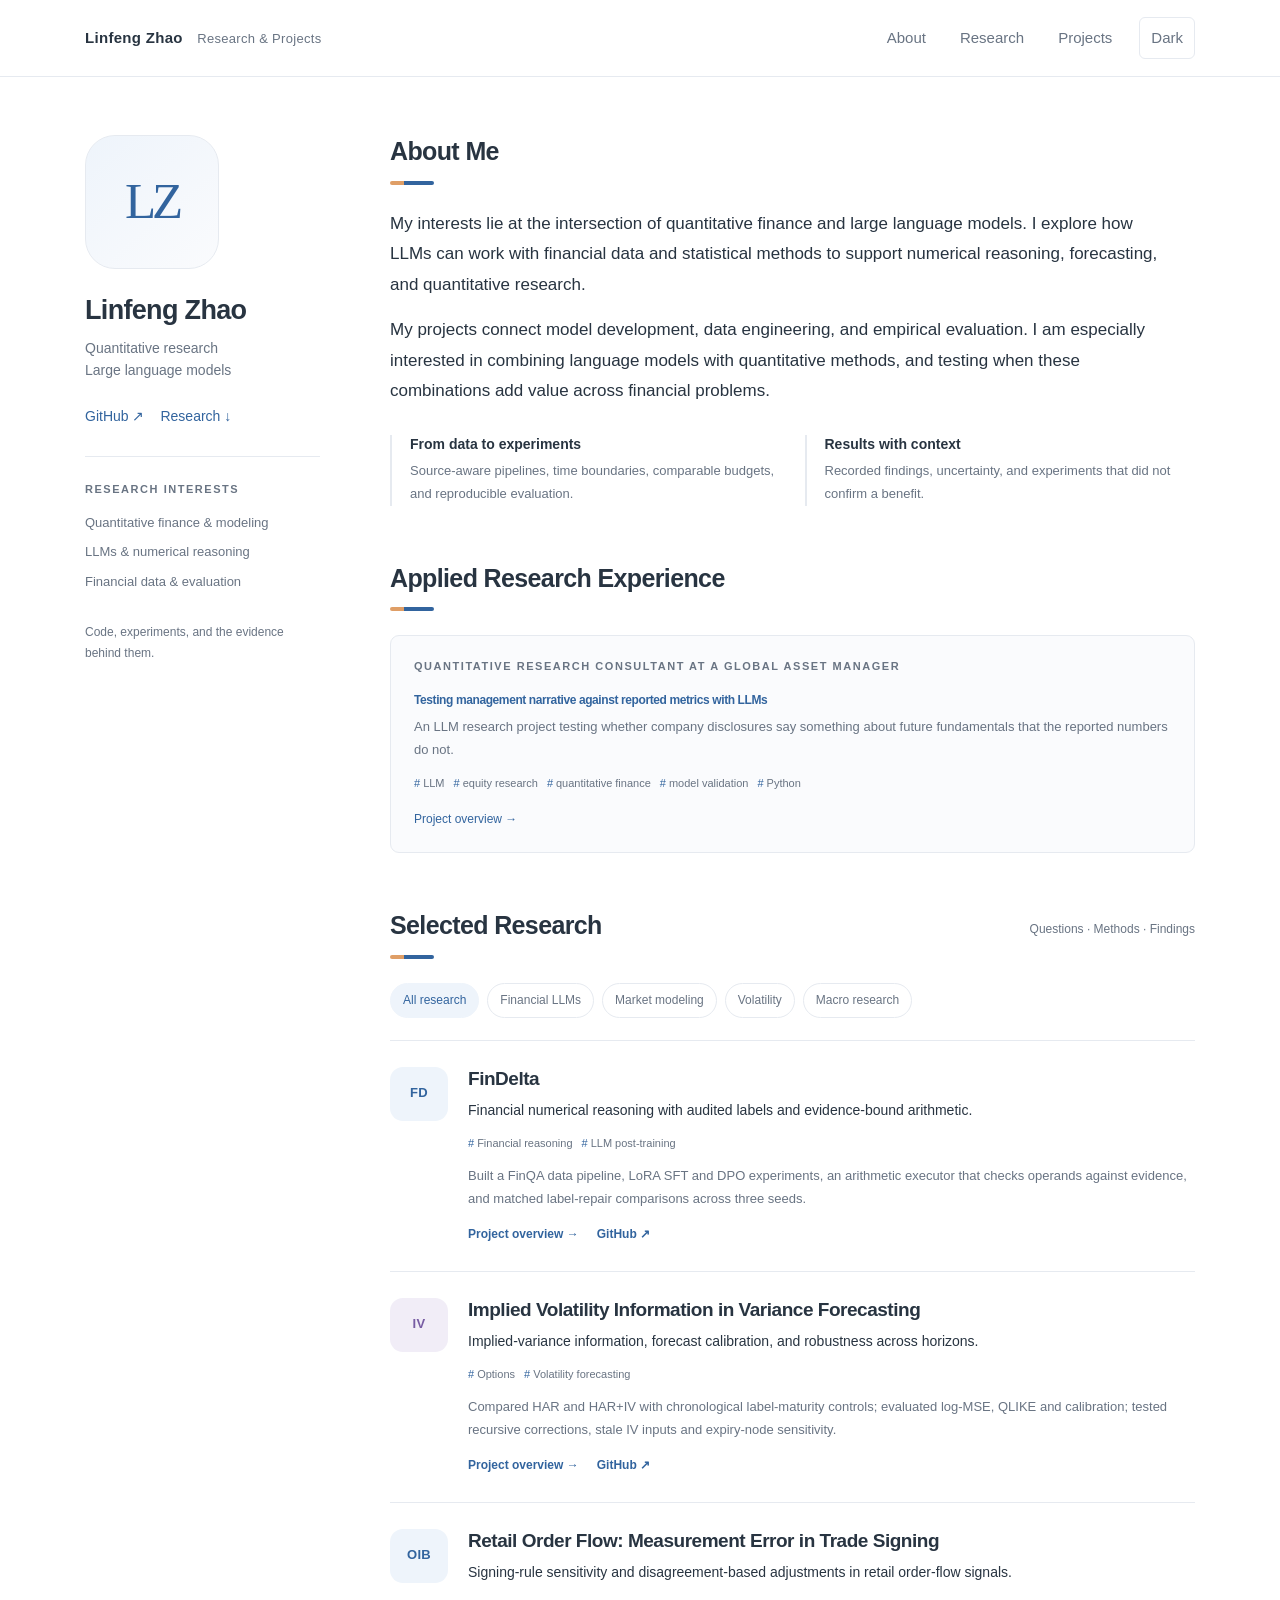
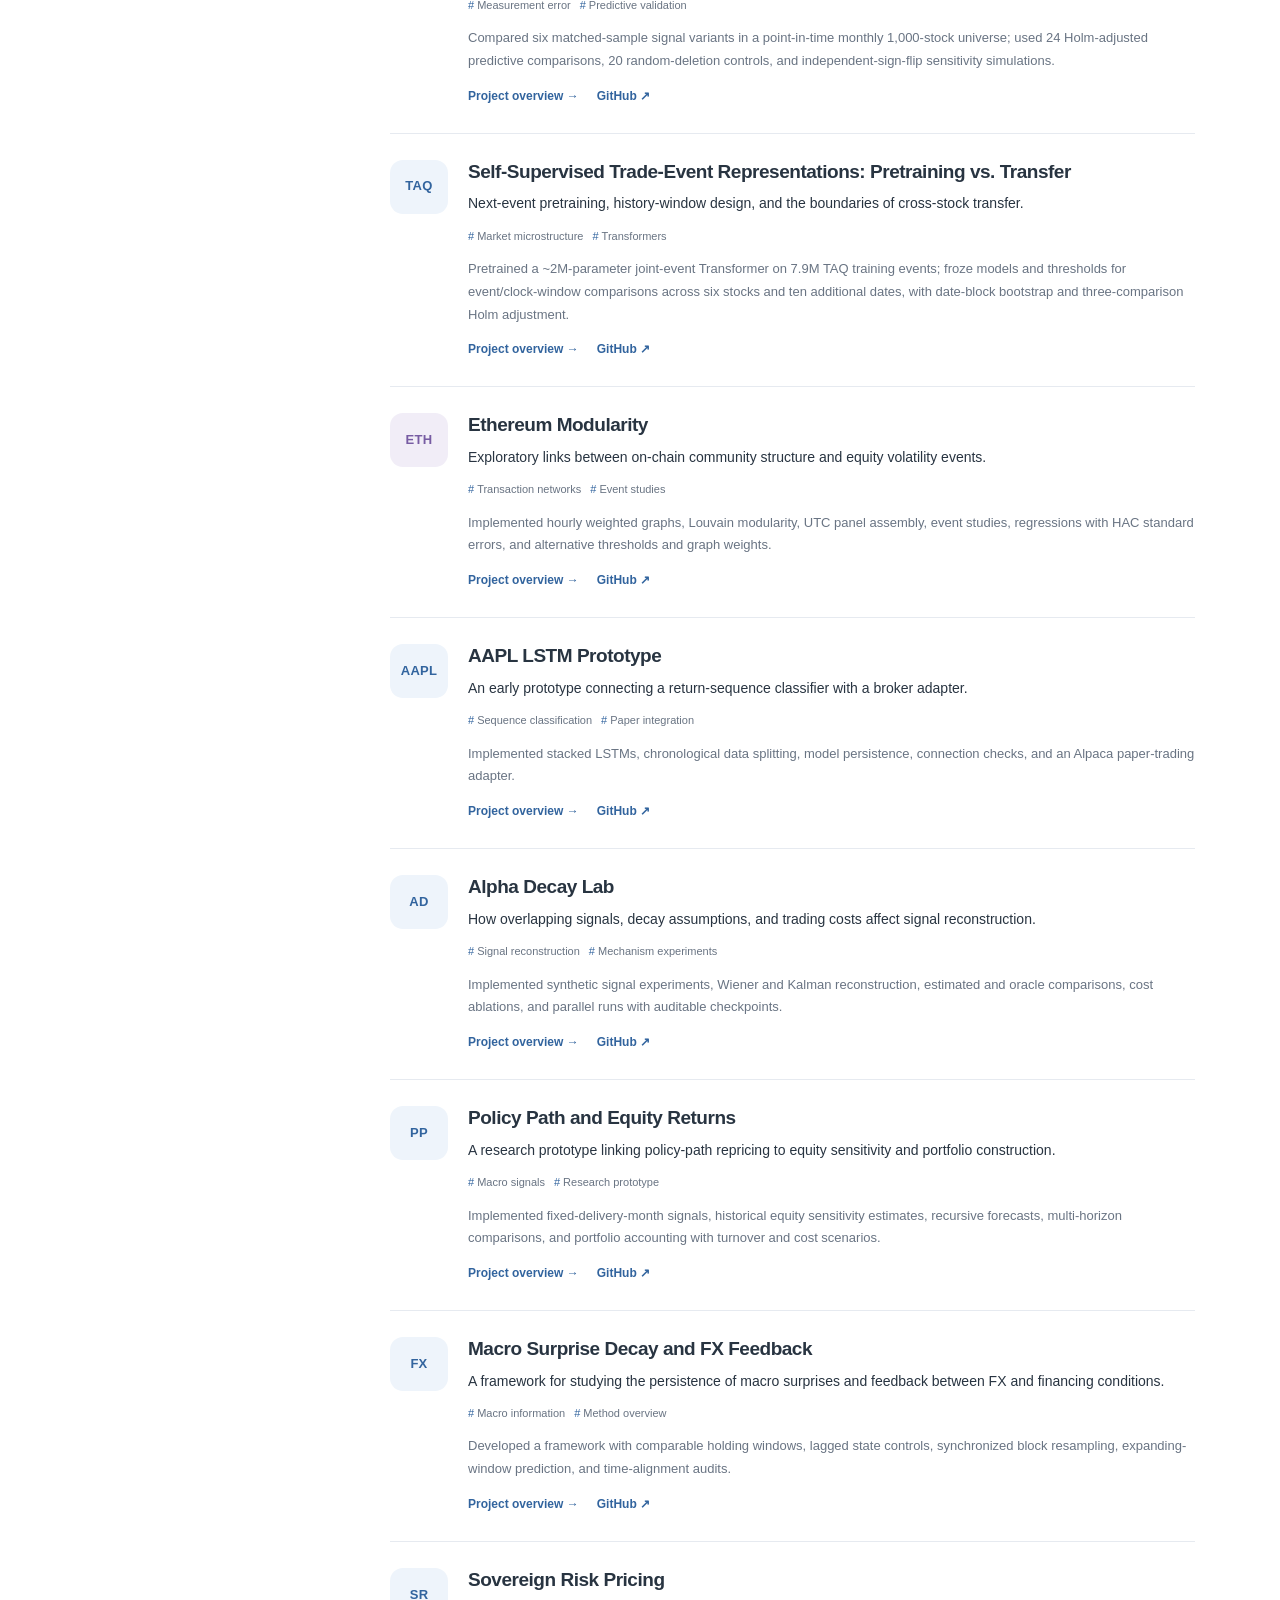
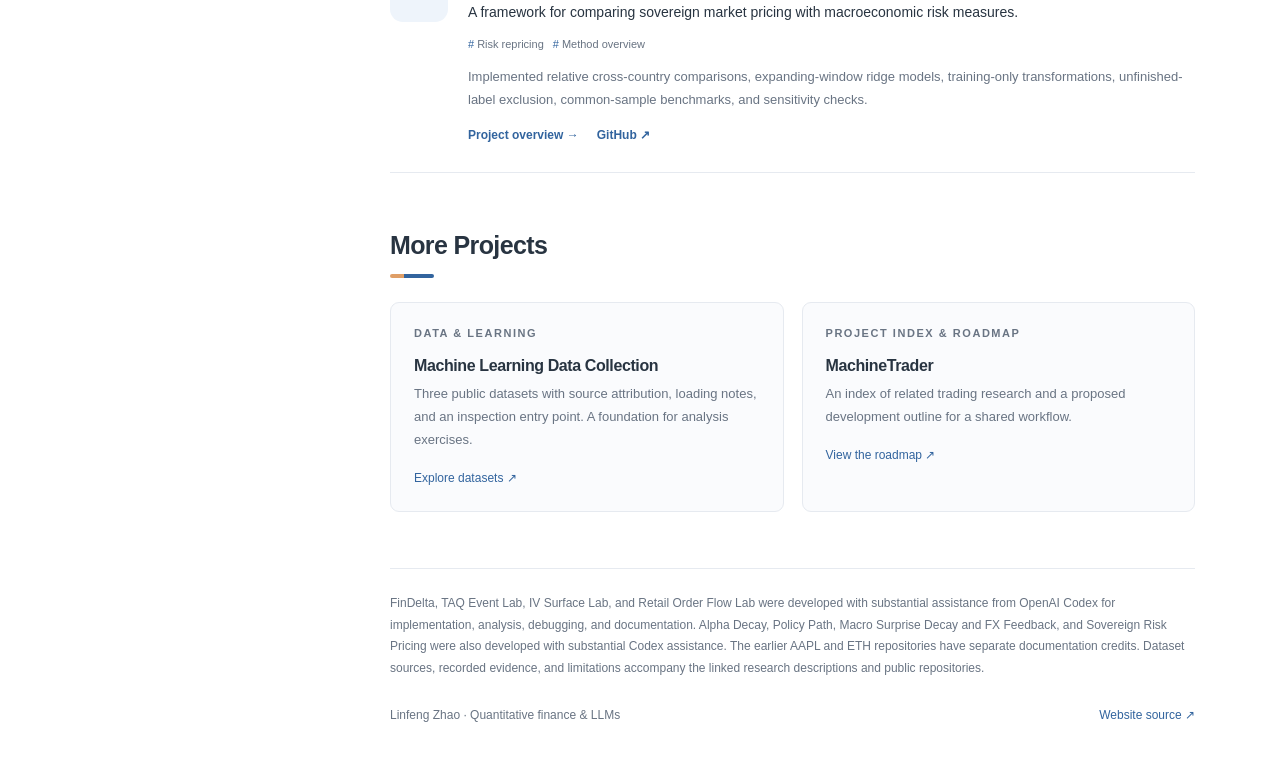
==== commit 3a540e57: "Update IV and TAQ research and add retail order-flow study" ====
--- a/index.html
+++ b/index.html
@@ -2,6 +2,6 @@
 <div class="layout"><aside class="profile" aria-label="Profile"><div class="monogram" aria-hidden="true">LZ</div><h1 class="profile-name">Linfeng Zhao</h1><p class="role">Quantitative research<br>Large language models</p><div class="profile-links"><a href="https://github.com/lz3256">GitHub ↗</a><a href="#research">Research ↓</a></div><div class="profile-focus"><div class="eyebrow">Research interests</div><ul><li>Quantitative finance &amp; modeling</li><li>LLMs &amp; numerical reasoning</li><li>Financial data &amp; evaluation</li></ul></div><p class="profile-note">Code, experiments, and the evidence behind them.</p></aside>
 <main id="main"><section class="section" id="about"><h2 class="section-title">About Me</h2><p class="intro">My interests lie at the intersection of quantitative finance and large language models. I explore how LLMs can work with financial data and statistical methods to support numerical reasoning, forecasting, and quantitative research.</p><p class="intro">My projects connect model development, data engineering, and empirical evaluation. I am especially interested in combining language models with quantitative methods, and testing when these combinations add value across financial problems.</p><div class="approach"><div><h3>From data to experiments</h3><p>Source-aware pipelines, time boundaries, comparable budgets, and reproducible evaluation.</p></div><div><h3>Results with context</h3><p>Recorded findings, uncertainty, and experiments that did not confirm a benefit.</p></div></div></section>
 <section class="section" id="experience"><h2 class="section-title">Applied Research Experience</h2><article class="resource"><div class="eyebrow">Quantitative Research Consultant at a global asset manager</div><h3><a href="research/llm-narrative-vs-metrics.html">Testing management narrative against reported metrics with LLMs</a></h3><p>An LLM research project testing whether company disclosures say something about future fundamentals that the reported numbers do not.</p><div class="tags"><span>LLM</span><span>equity research</span><span>quantitative finance</span><span>model validation</span><span>Python</span></div><a href="research/llm-narrative-vs-metrics.html">Project overview →</a></article></section>
-<section class="section" id="research"><div class="section-heading"><h2 class="section-title">Selected Research</h2><small>Questions · Methods · Findings</small></div><div class="filters" role="group" aria-label="Filter research by topic"><button class="filter" data-filter="all" aria-pressed="true">All research</button><button class="filter" data-filter="llm" aria-pressed="false">Financial LLMs</button><button class="filter" data-filter="microstructure" aria-pressed="false">Market modeling</button><button class="filter" data-filter="volatility" aria-pressed="false">Volatility</button><button class="filter" data-filter="macro" aria-pressed="false">Macro research</button></div><p class="sr-only" data-filter-status aria-live="polite">9 research projects shown</p><div><article class="research-card" data-area="llm"><div class="project-mark" aria-hidden="true">FD</div><div><h3><a href="research/fin-delta.html">FinDelta</a></h3><p class="card-intro">Financial numerical reasoning with audited labels and evidence-bound arithmetic.</p><div class="tags"><span>Financial reasoning</span><span>LLM post-training</span></div><p class="card-work">Built a FinQA data pipeline, LoRA SFT and DPO experiments, an arithmetic executor that checks operands against evidence, and matched label-repair comparisons across three seeds.</p><div class="card-links"><a href="research/fin-delta.html">Project overview →</a><a href="https://github.com/lz3256/fin-delta">GitHub ↗</a></div></div></article><article class="research-card" data-area="microstructure"><div class="project-mark" aria-hidden="true">TAQ</div><div><h3><a href="research/taq-event-lab.html">TAQ Event Lab</a></h3><p class="card-intro">Controlled comparisons of trade-event tokenization under exposure and compute budgets.</p><div class="tags"><span>Market microstructure</span><span>Transformers</span></div><p class="card-work">Implemented small Transformer baselines, cleaning audits, train-only quantization, repeated-seed comparisons, downstream direction tasks, and frozen-representation probes.</p><div class="card-links"><a href="research/taq-event-lab.html">Project overview →</a><a href="https://github.com/lz3256/taq-event-lab">GitHub ↗</a></div></div></article><article class="research-card" data-area="volatility"><div class="project-mark" aria-hidden="true">IV</div><div><h3><a href="research/iv-surface-lab.html">IV Surface Lab</a></h3><p class="card-intro">Surface construction, time audits, and rolling return and variance forecasts.</p><div class="tags"><span>Options</span><span>Volatility forecasting</span></div><p class="card-work">Built a shared surface, price, and calendar pipeline; interpolation and node-quality checks; dividend-aware labels; rolling forecasts; and exploratory residualized-skew extensions.</p><div class="card-links"><a href="research/iv-surface-lab.html">Project overview →</a><a href="https://github.com/lz3256/iv-surface-lab">GitHub ↗</a></div></div></article><article class="research-card" data-area="volatility"><div class="project-mark" aria-hidden="true">ETH</div><div><h3><a href="research/eth-modularity-volatility.html">Ethereum Modularity</a></h3><p class="card-intro">Exploratory links between on-chain community structure and equity volatility events.</p><div class="tags"><span>Transaction networks</span><span>Event studies</span></div><p class="card-work">Implemented hourly weighted graphs, Louvain modularity, UTC panel assembly, event studies, regressions with HAC standard errors, and alternative thresholds and graph weights.</p><div class="card-links"><a href="research/eth-modularity-volatility.html">Project overview →</a><a href="https://github.com/lz3256/eth-modularity-volatility">GitHub ↗</a></div></div></article><article class="research-card" data-area="microstructure"><div class="project-mark" aria-hidden="true">AAPL</div><div><h3><a href="research/aapl_lstm_trading.html">AAPL LSTM Prototype</a></h3><p class="card-intro">An early prototype connecting a return-sequence classifier with a broker adapter.</p><div class="tags"><span>Sequence classification</span><span>Paper integration</span></div><p class="card-work">Implemented stacked LSTMs, chronological data splitting, model persistence, connection checks, and an Alpaca paper-trading adapter.</p><div class="card-links"><a href="research/aapl_lstm_trading.html">Project overview →</a><a href="https://github.com/lz3256/aapl_lstm_trading">GitHub ↗</a></div></div></article><article class="research-card" data-area="microstructure"><div class="project-mark" aria-hidden="true">AD</div><div><h3><a href="research/alpha-decay-lab.html">Alpha Decay Lab</a></h3><p class="card-intro">How overlapping signals, decay assumptions, and trading costs affect signal reconstruction.</p><div class="tags"><span>Signal reconstruction</span><span>Mechanism experiments</span></div><p class="card-work">Implemented synthetic signal experiments, Wiener and Kalman reconstruction, estimated and oracle comparisons, cost ablations, and parallel runs with auditable checkpoints.</p><div class="card-links"><a href="research/alpha-decay-lab.html">Project overview →</a><a href="https://github.com/lz3256/alpha-decay-lab">GitHub ↗</a></div></div></article><article class="research-card" data-area="macro"><div class="project-mark" aria-hidden="true">PP</div><div><h3><a href="research/policy-path-equity.html">Policy Path and Equity Returns</a></h3><p class="card-intro">A research prototype linking policy-path repricing to equity sensitivity and portfolio construction.</p><div class="tags"><span>Macro signals</span><span>Research prototype</span></div><p class="card-work">Implemented fixed-delivery-month signals, historical equity sensitivity estimates, recursive forecasts, multi-horizon comparisons, and portfolio accounting with turnover and cost scenarios.</p><div class="card-links"><a href="research/policy-path-equity.html">Project overview →</a><a href="https://github.com/lz3256/policy-path-equity">GitHub ↗</a></div></div></article><article class="research-card" data-area="macro"><div class="project-mark" aria-hidden="true">FX</div><div><h3><a href="research/macro-fx-feedback.html">Macro Surprise Decay and FX Feedback</a></h3><p class="card-intro">A framework for studying the persistence of macro surprises and feedback between FX and financing conditions.</p><div class="tags"><span>Macro information</span><span>Method overview</span></div><p class="card-work">Developed a framework with comparable holding windows, lagged state controls, synchronized block resampling, expanding-window prediction, and time-alignment audits.</p><div class="card-links"><a href="research/macro-fx-feedback.html">Project overview →</a><a href="https://github.com/lz3256/macro-fx-feedback">GitHub ↗</a></div></div></article><article class="research-card" data-area="macro"><div class="project-mark" aria-hidden="true">SR</div><div><h3><a href="research/sovereign-risk-pricing.html">Sovereign Risk Pricing</a></h3><p class="card-intro">A framework for comparing sovereign market pricing with macroeconomic risk measures.</p><div class="tags"><span>Risk repricing</span><span>Method overview</span></div><p class="card-work">Implemented relative cross-country comparisons, expanding-window ridge models, training-only transformations, unfinished-label exclusion, common-sample benchmarks, and sensitivity checks.</p><div class="card-links"><a href="research/sovereign-risk-pricing.html">Project overview →</a><a href="https://github.com/lz3256/sovereign-risk-pricing">GitHub ↗</a></div></div></article></div></section>
+<section class="section" id="research"><div class="section-heading"><h2 class="section-title">Selected Research</h2><small>Questions · Methods · Findings</small></div><div class="filters" role="group" aria-label="Filter research by topic"><button class="filter" data-filter="all" aria-pressed="true">All research</button><button class="filter" data-filter="llm" aria-pressed="false">Financial LLMs</button><button class="filter" data-filter="microstructure" aria-pressed="false">Market modeling</button><button class="filter" data-filter="volatility" aria-pressed="false">Volatility</button><button class="filter" data-filter="macro" aria-pressed="false">Macro research</button></div><p class="sr-only" data-filter-status aria-live="polite">10 research projects shown</p><div><article class="research-card" data-area="llm"><div class="project-mark" aria-hidden="true">FD</div><div><h3><a href="research/fin-delta.html">FinDelta</a></h3><p class="card-intro">Financial numerical reasoning with audited labels and evidence-bound arithmetic.</p><div class="tags"><span>Financial reasoning</span><span>LLM post-training</span></div><p class="card-work">Built a FinQA data pipeline, LoRA SFT and DPO experiments, an arithmetic executor that checks operands against evidence, and matched label-repair comparisons across three seeds.</p><div class="card-links"><a href="research/fin-delta.html">Project overview →</a><a href="https://github.com/lz3256/fin-delta">GitHub ↗</a></div></div></article><article class="research-card" data-area="volatility"><div class="project-mark" aria-hidden="true">IV</div><div><h3><a href="research/iv-surface-lab.html">Implied Volatility Information in Variance Forecasting</a></h3><p class="card-intro">Implied-variance information, forecast calibration, and robustness across horizons.</p><div class="tags"><span>Options</span><span>Volatility forecasting</span></div><p class="card-work">Compared HAR and HAR+IV with chronological label-maturity controls; evaluated log-MSE, QLIKE and calibration; tested recursive corrections, stale IV inputs and expiry-node sensitivity.</p><div class="card-links"><a href="research/iv-surface-lab.html">Project overview →</a><a href="https://github.com/lz3256/iv-surface-lab">GitHub ↗</a></div></div></article><article class="research-card" data-area="microstructure"><div class="project-mark" aria-hidden="true">OIB</div><div><h3><a href="research/retail-order-flow-lab.html">Retail Order Flow: Measurement Error in Trade Signing</a></h3><p class="card-intro">Signing-rule sensitivity and disagreement-based adjustments in retail order-flow signals.</p><div class="tags"><span>Measurement error</span><span>Predictive validation</span></div><p class="card-work">Compared six matched-sample signal variants in a point-in-time monthly 1,000-stock universe; used 24 Holm-adjusted predictive comparisons, 20 random-deletion controls, and independent-sign-flip sensitivity simulations.</p><div class="card-links"><a href="research/retail-order-flow-lab.html">Project overview →</a><a href="https://github.com/lz3256/retail-order-flow-lab">GitHub ↗</a></div></div></article><article class="research-card" data-area="microstructure"><div class="project-mark" aria-hidden="true">TAQ</div><div><h3><a href="research/taq-event-lab.html">Self-Supervised Trade-Event Representations: Pretraining vs. Transfer</a></h3><p class="card-intro">Next-event pretraining, history-window design, and the boundaries of cross-stock transfer.</p><div class="tags"><span>Market microstructure</span><span>Transformers</span></div><p class="card-work">Pretrained a ~2M-parameter joint-event Transformer on 7.9M TAQ training events; froze models and thresholds for event/clock-window comparisons across six stocks and ten additional dates, with date-block bootstrap and three-comparison Holm adjustment.</p><div class="card-links"><a href="research/taq-event-lab.html">Project overview →</a><a href="https://github.com/lz3256/taq-event-lab">GitHub ↗</a></div></div></article><article class="research-card" data-area="volatility"><div class="project-mark" aria-hidden="true">ETH</div><div><h3><a href="research/eth-modularity-volatility.html">Ethereum Modularity</a></h3><p class="card-intro">Exploratory links between on-chain community structure and equity volatility events.</p><div class="tags"><span>Transaction networks</span><span>Event studies</span></div><p class="card-work">Implemented hourly weighted graphs, Louvain modularity, UTC panel assembly, event studies, regressions with HAC standard errors, and alternative thresholds and graph weights.</p><div class="card-links"><a href="research/eth-modularity-volatility.html">Project overview →</a><a href="https://github.com/lz3256/eth-modularity-volatility">GitHub ↗</a></div></div></article><article class="research-card" data-area="microstructure"><div class="project-mark" aria-hidden="true">AAPL</div><div><h3><a href="research/aapl_lstm_trading.html">AAPL LSTM Prototype</a></h3><p class="card-intro">An early prototype connecting a return-sequence classifier with a broker adapter.</p><div class="tags"><span>Sequence classification</span><span>Paper integration</span></div><p class="card-work">Implemented stacked LSTMs, chronological data splitting, model persistence, connection checks, and an Alpaca paper-trading adapter.</p><div class="card-links"><a href="research/aapl_lstm_trading.html">Project overview →</a><a href="https://github.com/lz3256/aapl_lstm_trading">GitHub ↗</a></div></div></article><article class="research-card" data-area="microstructure"><div class="project-mark" aria-hidden="true">AD</div><div><h3><a href="research/alpha-decay-lab.html">Alpha Decay Lab</a></h3><p class="card-intro">How overlapping signals, decay assumptions, and trading costs affect signal reconstruction.</p><div class="tags"><span>Signal reconstruction</span><span>Mechanism experiments</span></div><p class="card-work">Implemented synthetic signal experiments, Wiener and Kalman reconstruction, estimated and oracle comparisons, cost ablations, and parallel runs with auditable checkpoints.</p><div class="card-links"><a href="research/alpha-decay-lab.html">Project overview →</a><a href="https://github.com/lz3256/alpha-decay-lab">GitHub ↗</a></div></div></article><article class="research-card" data-area="macro"><div class="project-mark" aria-hidden="true">PP</div><div><h3><a href="research/policy-path-equity.html">Policy Path and Equity Returns</a></h3><p class="card-intro">A research prototype linking policy-path repricing to equity sensitivity and portfolio construction.</p><div class="tags"><span>Macro signals</span><span>Research prototype</span></div><p class="card-work">Implemented fixed-delivery-month signals, historical equity sensitivity estimates, recursive forecasts, multi-horizon comparisons, and portfolio accounting with turnover and cost scenarios.</p><div class="card-links"><a href="research/policy-path-equity.html">Project overview →</a><a href="https://github.com/lz3256/policy-path-equity">GitHub ↗</a></div></div></article><article class="research-card" data-area="macro"><div class="project-mark" aria-hidden="true">FX</div><div><h3><a href="research/macro-fx-feedback.html">Macro Surprise Decay and FX Feedback</a></h3><p class="card-intro">A framework for studying the persistence of macro surprises and feedback between FX and financing conditions.</p><div class="tags"><span>Macro information</span><span>Method overview</span></div><p class="card-work">Developed a framework with comparable holding windows, lagged state controls, synchronized block resampling, expanding-window prediction, and time-alignment audits.</p><div class="card-links"><a href="research/macro-fx-feedback.html">Project overview →</a><a href="https://github.com/lz3256/macro-fx-feedback">GitHub ↗</a></div></div></article><article class="research-card" data-area="macro"><div class="project-mark" aria-hidden="true">SR</div><div><h3><a href="research/sovereign-risk-pricing.html">Sovereign Risk Pricing</a></h3><p class="card-intro">A framework for comparing sovereign market pricing with macroeconomic risk measures.</p><div class="tags"><span>Risk repricing</span><span>Method overview</span></div><p class="card-work">Implemented relative cross-country comparisons, expanding-window ridge models, training-only transformations, unfinished-label exclusion, common-sample benchmarks, and sensitivity checks.</p><div class="card-links"><a href="research/sovereign-risk-pricing.html">Project overview →</a><a href="https://github.com/lz3256/sovereign-risk-pricing">GitHub ↗</a></div></div></article></div></section>
 <section class="section" id="projects"><h2 class="section-title">More Projects</h2><div class="resource-grid"><article class="resource"><div class="eyebrow">Data &amp; learning</div><h3>Machine Learning Data Collection</h3><p>Three public datasets with source attribution, loading notes, and an inspection entry point. A foundation for analysis exercises.</p><a href="https://github.com/lz3256/Bootcamp_ML">Explore datasets ↗</a></article><article class="resource"><div class="eyebrow">Project index &amp; roadmap</div><h3>MachineTrader</h3><p>An index of related trading research and a proposed development outline for a shared workflow.</p><a href="https://github.com/lz3256/MachineTrader">View the roadmap ↗</a></article></div></section>
-<div class="credit">FinDelta, TAQ Event Lab, and IV Surface Lab were developed with substantial assistance from OpenAI Codex for implementation, analysis, debugging, and documentation. Alpha Decay, Policy Path, Macro Surprise Decay and FX Feedback, and Sovereign Risk Pricing were also developed with substantial Codex assistance. The earlier AAPL and ETH repositories have separate documentation credits. Dataset sources, recorded evidence, and limitations accompany the linked research descriptions and public repositories.</div><footer class="footer"><span>Linfeng Zhao · Quantitative finance &amp; LLMs</span><a href="https://github.com/lz3256/lz3256.github.io">Website source ↗</a></footer></main></div></body></html>+<div class="credit">FinDelta, TAQ Event Lab, IV Surface Lab, and Retail Order Flow Lab were developed with substantial assistance from OpenAI Codex for implementation, analysis, debugging, and documentation. Alpha Decay, Policy Path, Macro Surprise Decay and FX Feedback, and Sovereign Risk Pricing were also developed with substantial Codex assistance. The earlier AAPL and ETH repositories have separate documentation credits. Dataset sources, recorded evidence, and limitations accompany the linked research descriptions and public repositories.</div><footer class="footer"><span>Linfeng Zhao · Quantitative finance &amp; LLMs</span><a href="https://github.com/lz3256/lz3256.github.io">Website source ↗</a></footer></main></div></body></html>
